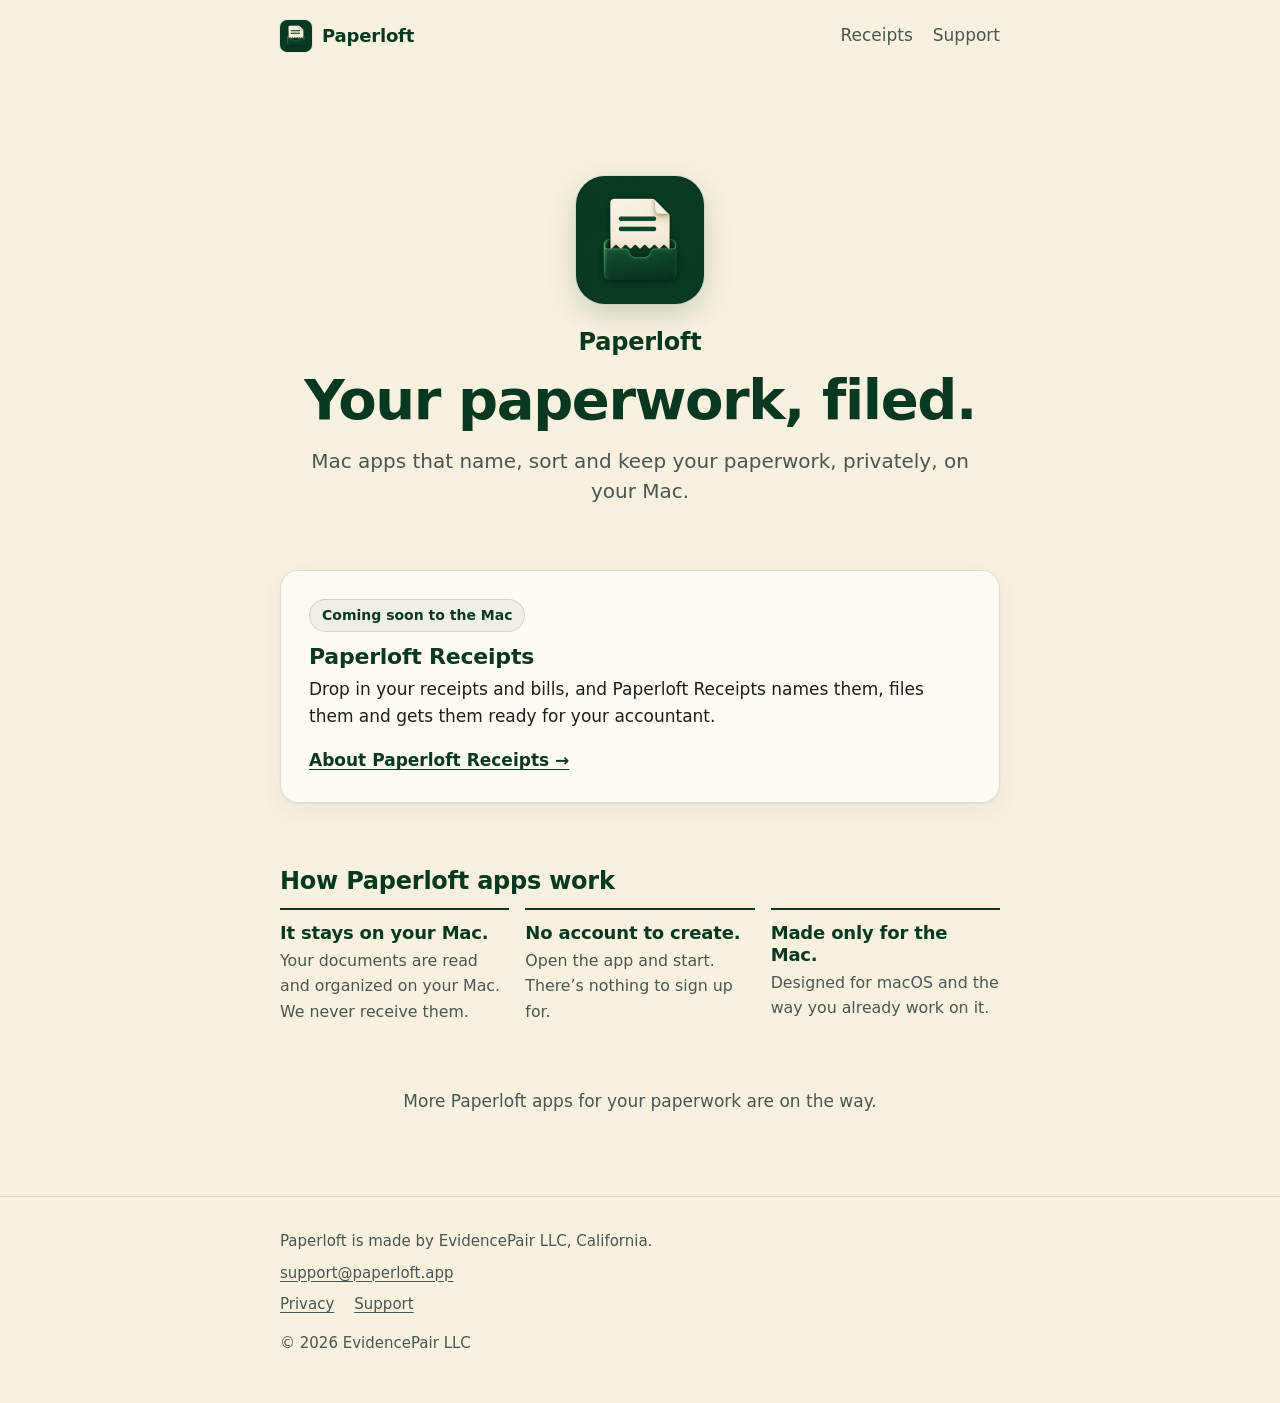
==== index.html @ 7f58f3f0 "Build first version of paperloft.app Static HTML/CSS site for GitHub Pages: home (suite), /receipts/" ====
<!doctype html>
<html lang="en">
<head>
  <meta charset="utf-8">
  <meta name="viewport" content="width=device-width, initial-scale=1">
  <title>Paperloft: Mac apps for your paperwork</title>
  <meta name="description" content="Paperloft makes Mac apps that name, sort and keep your paperwork, privately, on your Mac. Paperloft Receipts is coming soon.">
  <link rel="canonical" href="https://paperloft.app/">
  <meta name="theme-color" content="#083920">
  <meta name="color-scheme" content="light dark">
  <meta property="og:type" content="website">
  <meta property="og:site_name" content="Paperloft">
  <meta property="og:url" content="https://paperloft.app/">
  <meta property="og:title" content="Paperloft: Mac apps for your paperwork">
  <meta property="og:description" content="Mac apps that name, sort and keep your paperwork, privately, on your Mac.">
  <meta property="og:image" content="https://paperloft.app/assets/paperloft-icon-512.png">
  <meta property="og:image:width" content="512">
  <meta property="og:image:height" content="512">
  <meta property="og:image:alt" content="The Paperloft app icon: a cream receipt resting in a green tray.">
  <link rel="icon" type="image/png" sizes="32x32" href="/favicon-32.png">
  <link rel="apple-touch-icon" href="/apple-touch-icon.png">
  <link rel="stylesheet" href="/assets/site.css">
</head>
<body>
  <a class="skip-link" href="#main">Skip to content</a>

  <header class="site-header">
    <div class="wrap">
      <a class="brand" href="/" aria-current="page"><img src="/assets/paperloft-icon-256.png" width="32" height="32" alt="">Paperloft</a>
      <nav class="site-nav" aria-label="Main">
        <ul>
          <li><a href="/receipts/">Receipts</a></li>
          <li><a href="/support/">Support</a></li>
        </ul>
      </nav>
    </div>
  </header>

  <main id="main">
    <div class="wrap">

      <section class="hero" aria-labelledby="page-title">
        <img class="app-icon" src="/assets/paperloft-icon-256.png" width="128" height="128" alt="Paperloft app icon: a cream receipt resting in a green tray">
        <h1 id="page-title" class="wordmark">Paperloft</h1>
        <p class="promise">Your paperwork, filed.</p>
        <p class="lead">Mac apps that name, sort and keep your paperwork, privately, on your Mac.</p>
      </section>

      <section aria-labelledby="apps-title">
        <h2 id="apps-title" class="sr-only">Apps</h2>
        <article class="card app-card" aria-labelledby="receipts-title">
          <p class="eyebrow">Coming soon to the Mac</p>
          <h3 id="receipts-title">Paperloft Receipts</h3>
          <p>Drop in your receipts and bills, and Paperloft Receipts names them, files them and gets them ready for your accountant.</p>
          <p><a class="more-link" href="/receipts/">About Paperloft Receipts <span aria-hidden="true">→</span></a></p>
        </article>
      </section>

      <section aria-labelledby="principles-title">
        <h2 id="principles-title">How Paperloft apps work</h2>
        <ul class="principles">
          <li>
            <h3>It stays on your Mac.</h3>
            <p>Your documents are read and organized on your Mac. We never receive them.</p>
          </li>
          <li>
            <h3>No account to create.</h3>
            <p>Open the app and start. There’s nothing to sign up for.</p>
          </li>
          <li>
            <h3>Made only for the Mac.</h3>
            <p>Designed for macOS and the way you already work on it.</p>
          </li>
        </ul>
      </section>

      <section>
        <p class="on-the-way">More Paperloft apps for your paperwork are on the way.</p>
      </section>

    </div>
  </main>

  <footer class="site-footer">
    <div class="wrap">
      <p>Paperloft is made by EvidencePair LLC, California.</p>
      <p><a href="mailto:support@paperloft.app">support@paperloft.app</a></p>
      <ul class="footer-links">
        <li><a href="/privacy/">Privacy</a></li>
        <li><a href="/support/">Support</a></li>
      </ul>
      <p>© 2026 EvidencePair LLC</p>
    </div>
  </footer>
</body>
</html>
---- assets/site.css ----
/* paperloft.app: the only stylesheet.
   Colors come from the app icon. Every text pairing below meets WCAG AA:
   ink on cream 14.8:1, deep green on cream 11.5:1, muted on cream 6.8:1,
   cream on deep green 11.5:1, cream on tray green 9.7:1, muted on tray green 7.0:1. */

:root {
  --deep: #083920;   /* deep green: dark background, headings on cream */
  --tray: #10462A;   /* tray green: cards in dark mode */
  --line: #104A2E;   /* line green: dividers in dark mode */
  --cream: #F8F1E0;  /* paper cream: light background */
  --ink: #1A1F1C;    /* near-black: body text on cream */

  --bg: var(--cream);
  --surface: #FFFBF2;
  --text: var(--ink);
  --heading: var(--deep);
  --muted: #4A564F;
  --link: var(--deep);
  --border: rgba(8, 57, 32, 0.14);
  --tint: rgba(8, 57, 32, 0.06);
  --focus: var(--deep);
  --shadow: 0 1px 2px rgba(8, 57, 32, 0.05), 0 8px 24px rgba(8, 57, 32, 0.06);
  --icon-ring: rgba(8, 57, 32, 0.08);

  --radius: 18px;
  --radius-sm: 10px;
  --measure: 720px;
  --gutter: 20px;

  --font: -apple-system, BlinkMacSystemFont, system-ui, sans-serif;
  --mono: ui-monospace, SFMono-Regular, Menlo, monospace;

  color-scheme: light dark;
}

@media (prefers-color-scheme: dark) {
  :root {
    --bg: var(--deep);
    --surface: var(--tray);
    --text: var(--cream);
    --heading: var(--cream);
    --muted: #C8D2C6;
    --link: var(--cream);
    --border: rgba(248, 241, 224, 0.14);
    --tint: rgba(248, 241, 224, 0.06);
    --focus: var(--cream);
    --shadow: none;
    --icon-ring: rgba(248, 241, 224, 0.16);
  }
}

/* Base */

*, *::before, *::after { box-sizing: border-box; }

html {
  -webkit-text-size-adjust: 100%;
  text-size-adjust: 100%;
}

body {
  margin: 0;
  background: var(--bg);
  color: var(--text);
  font-family: var(--font);
  font-size: 1.0625rem;
  line-height: 1.6;
  -webkit-font-smoothing: antialiased;
  overflow-wrap: break-word;
}

h1, h2, h3 {
  color: var(--heading);
  line-height: 1.2;
  letter-spacing: -0.01em;
  margin: 0 0 0.5em;
}
h1 { font-size: clamp(2rem, 6vw, 2.75rem); font-weight: 700; letter-spacing: -0.02em; }
h2 { font-size: 1.5rem; font-weight: 700; }
h3 { font-size: 1.125rem; font-weight: 600; }

p, ul, ol, dl { margin: 0 0 1em; }

a { color: var(--link); text-decoration-thickness: 1px; text-underline-offset: 0.18em; }
a:hover { text-decoration-thickness: 2px; }

:focus-visible {
  outline: 3px solid var(--focus);
  outline-offset: 3px;
  border-radius: 4px;
}

img { max-width: 100%; height: auto; }

.num, time, .date { font-variant-numeric: tabular-nums; }

@media (prefers-reduced-motion: reduce) {
  *, *::before, *::after {
    animation: none !important;
    transition: none !important;
    scroll-behavior: auto !important;
  }
}

/* Layout */

.wrap {
  max-width: calc(var(--measure) + 2 * var(--gutter));
  margin: 0 auto;
  padding: 0 var(--gutter);
}

.skip-link {
  position: absolute;
  left: var(--gutter);
  top: -100px;
  z-index: 10;
  padding: 0.5em 1em;
  background: var(--surface);
  color: var(--heading);
  border: 1px solid var(--border);
  border-radius: var(--radius-sm);
  font-weight: 600;
}
.skip-link:focus { top: 12px; }

.site-header .wrap {
  display: flex;
  align-items: center;
  justify-content: space-between;
  gap: 16px;
  padding-top: 20px;
  padding-bottom: 20px;
}

.brand {
  display: inline-flex;
  align-items: center;
  gap: 10px;
  color: var(--heading);
  font-weight: 700;
  font-size: 1.125rem;
  text-decoration: none;
  letter-spacing: -0.01em;
}
.brand img {
  width: 32px;
  height: 32px;
  border-radius: 22.5%;
  box-shadow: 0 0 0 1px var(--icon-ring);
}

.site-nav ul {
  display: flex;
  gap: 20px;
  list-style: none;
  margin: 0;
  padding: 0;
}
.site-nav a {
  color: var(--muted);
  text-decoration: none;
  font-weight: 500;
}
.site-nav a:hover,
.site-nav a[aria-current="page"] { color: var(--heading); text-decoration: underline; }

main { display: block; padding-bottom: 64px; }

section { margin-top: 64px; }

.site-footer {
  border-top: 1px solid var(--border);
  color: var(--muted);
  font-size: 0.9375rem;
}
.site-footer .wrap { padding-top: 32px; padding-bottom: 40px; }
.site-footer p { margin: 0 0 0.5em; }
.site-footer a { color: var(--muted); }
.site-footer a:hover { color: var(--heading); }
.footer-links {
  display: flex;
  flex-wrap: wrap;
  gap: 8px 20px;
  list-style: none;
  padding: 0;
  margin: 0 0 1em;
}

/* Shared pieces */

.lead { font-size: 1.25rem; color: var(--muted); line-height: 1.5; }

.eyebrow {
  display: inline-block;
  margin: 0 0 16px;
  padding: 4px 12px;
  border: 1px solid var(--border);
  border-radius: 999px;
  background: var(--tint);
  color: var(--heading);
  font-size: 0.875rem;
  font-weight: 600;
}

.card {
  background: var(--surface);
  border: 1px solid var(--border);
  border-radius: var(--radius);
  box-shadow: var(--shadow);
  padding: 28px;
}
.card > :last-child { margin-bottom: 0; }

.fine-print { color: var(--muted); font-size: 0.9375rem; }

.app-icon {
  display: block;
  border-radius: 22.5%;
  box-shadow: 0 0 0 1px var(--icon-ring), 0 10px 30px rgba(8, 57, 32, 0.18);
}

/* Home */

.hero { padding-top: 40px; text-align: center; }
.hero .app-icon { width: 128px; height: 128px; margin: 0 auto 24px; }
.wordmark {
  font-size: 1.5rem;
  font-weight: 700;
  letter-spacing: -0.01em;
  margin: 0 0 12px;
}
.promise {
  color: var(--heading);
  font-size: clamp(2.25rem, 8vw, 3.5rem);
  font-weight: 700;
  line-height: 1.1;
  letter-spacing: -0.025em;
  margin: 0 0 16px;
}
.hero .lead { max-width: 34em; margin: 0 auto; }

.app-card h3 { font-size: 1.375rem; margin-bottom: 0.25em; }
.app-card .eyebrow { margin-bottom: 12px; }
.more-link { font-weight: 600; }

.principles {
  list-style: none;
  padding: 0;
  margin: 0;
  display: grid;
  gap: 16px;
}
@media (min-width: 640px) {
  .principles { grid-template-columns: repeat(3, 1fr); }
}
.principles li {
  border-top: 2px solid var(--heading);
  padding-top: 12px;
}
.principles h3 { margin-bottom: 0.25em; }
.principles p { color: var(--muted); margin: 0; font-size: 0.9875rem; }

.on-the-way { text-align: center; color: var(--muted); }

/* Receipts */

.page-intro { padding-top: 32px; }
.page-intro .app-icon { width: 96px; height: 96px; margin: 0 0 24px; }

.steps {
  list-style: none;
  counter-reset: step;
  padding: 0;
  margin: 0;
  display: grid;
  gap: 20px;
}
.steps li {
  counter-increment: step;
  position: relative;
  padding-left: 52px;
}
.steps li::before {
  content: counter(step);
  position: absolute;
  left: 0;
  top: 0;
  width: 36px;
  height: 36px;
  border-radius: 50%;
  background: var(--heading);
  color: var(--bg);
  font-weight: 700;
  font-variant-numeric: tabular-nums;
  display: grid;
  place-items: center;
}
.steps h3 { margin: 4px 0 0.25em; }
.steps p { margin: 0; }

.features {
  list-style: none;
  padding: 0;
  margin: 0;
  display: grid;
  gap: 12px;
}
@media (min-width: 640px) {
  .features { grid-template-columns: 1fr 1fr; }
}
.features li {
  background: var(--surface);
  border: 1px solid var(--border);
  border-radius: var(--radius-sm);
  padding: 16px 18px;
}
.features h3 { font-size: 1.0625rem; margin-bottom: 0.2em; }
.features p { margin: 0; color: var(--muted); font-size: 0.9875rem; }

.checklist { list-style: none; padding: 0; }
.checklist li { position: relative; padding-left: 28px; margin-bottom: 0.5em; }
.checklist li::before {
  content: "";
  position: absolute;
  left: 2px;
  top: 0.45em;
  width: 12px;
  height: 7px;
  border-left: 2px solid var(--heading);
  border-bottom: 2px solid var(--heading);
  transform: rotate(-45deg);
}

.status {
  border-top: 1px solid var(--border);
  padding-top: 24px;
  font-weight: 600;
  color: var(--heading);
}

/* Before-and-after illustration (drawn in HTML and CSS, not a screenshot) */

.illustration { margin: 0; }
.illo {
  display: grid;
  gap: 16px;
  align-items: center;
  grid-template-columns: 1fr;
  background: var(--surface);
  border: 1px solid var(--border);
  border-radius: var(--radius);
  box-shadow: var(--shadow);
  padding: 24px;
}
@media (min-width: 640px) {
  .illo { grid-template-columns: auto auto 1fr; gap: 24px; }
}
.illo-label {
  margin: 0 0 8px;
  color: var(--muted);
  font-size: 0.8125rem;
  font-weight: 600;
  letter-spacing: 0.06em;
  text-transform: uppercase;
}
.illo-arrow {
  color: var(--heading);
  font-size: 1.5rem;
  line-height: 1;
  text-align: center;
  transform: rotate(90deg);
  justify-self: start;
  margin-left: 6px;
}
@media (min-width: 640px) {
  .illo-arrow { transform: none; justify-self: center; margin: 24px 0 0; }
}
.filename {
  font-family: var(--mono);
  font-size: 0.875rem;
  font-variant-numeric: tabular-nums;
  overflow-wrap: anywhere;
}
.file-row {
  display: flex;
  align-items: center;
  gap: 8px;
  min-height: 28px;
}
.tree, .tree ul { list-style: none; margin: 0; padding: 0; }
.tree ul { padding-left: 18px; border-left: 1px solid var(--border); margin-left: 7px; }
.tree li > .file-row { padding-left: 4px; }

.ico-file, .ico-photo, .ico-folder { flex: none; display: inline-block; position: relative; }
.ico-file, .ico-photo {
  width: 13px;
  height: 16px;
  border: 1.5px solid var(--heading);
  border-radius: 2px 5px 2px 2px;
}
.ico-photo::after {
  content: "";
  position: absolute;
  left: 2px;
  right: 2px;
  bottom: 2px;
  height: 5px;
  background: var(--heading);
  opacity: 0.55;
  border-radius: 1px;
}
.ico-folder {
  width: 17px;
  height: 12px;
  margin-top: 3px;
  background: var(--heading);
  border-radius: 1px 3px 3px 3px;
}
.ico-folder::before {
  content: "";
  position: absolute;
  left: 0;
  top: -3px;
  width: 7px;
  height: 4px;
  background: var(--heading);
  border-radius: 2px 2px 0 0;
}
.file-row.is-new {
  background: var(--tint);
  border-radius: 6px;
  padding-right: 6px;
}

.illustration figcaption {
  margin-top: 10px;
  color: var(--muted);
  font-size: 0.875rem;
}

/* Text pages (privacy, support) */

.prose h2 { font-size: 1.25rem; margin-top: 2em; }
.prose h3 { margin-top: 1.75em; }
.meta { color: var(--muted); }

.contact-card { margin-top: 24px; }
.contact-card .email { font-size: 1.25rem; font-weight: 600; }

/* 404 */

.not-found { padding-top: 64px; text-align: center; }
.not-found .app-icon { width: 96px; height: 96px; margin: 0 auto 24px; }

/* Visually hidden, still read by screen readers */
.sr-only {
  position: absolute;
  width: 1px;
  height: 1px;
  padding: 0;
  margin: -1px;
  overflow: hidden;
  clip: rect(0, 0, 0, 0);
  white-space: nowrap;
  border: 0;
}

@media (max-width: 420px) {
  :root { --gutter: 16px; }
  .card { padding: 22px 20px; }
  .illo { padding: 20px 16px; }
  .filename { font-size: 0.75rem; }
  .tree ul { padding-left: 12px; margin-left: 6px; }
  .site-nav ul { gap: 14px; }
  section { margin-top: 48px; }
}
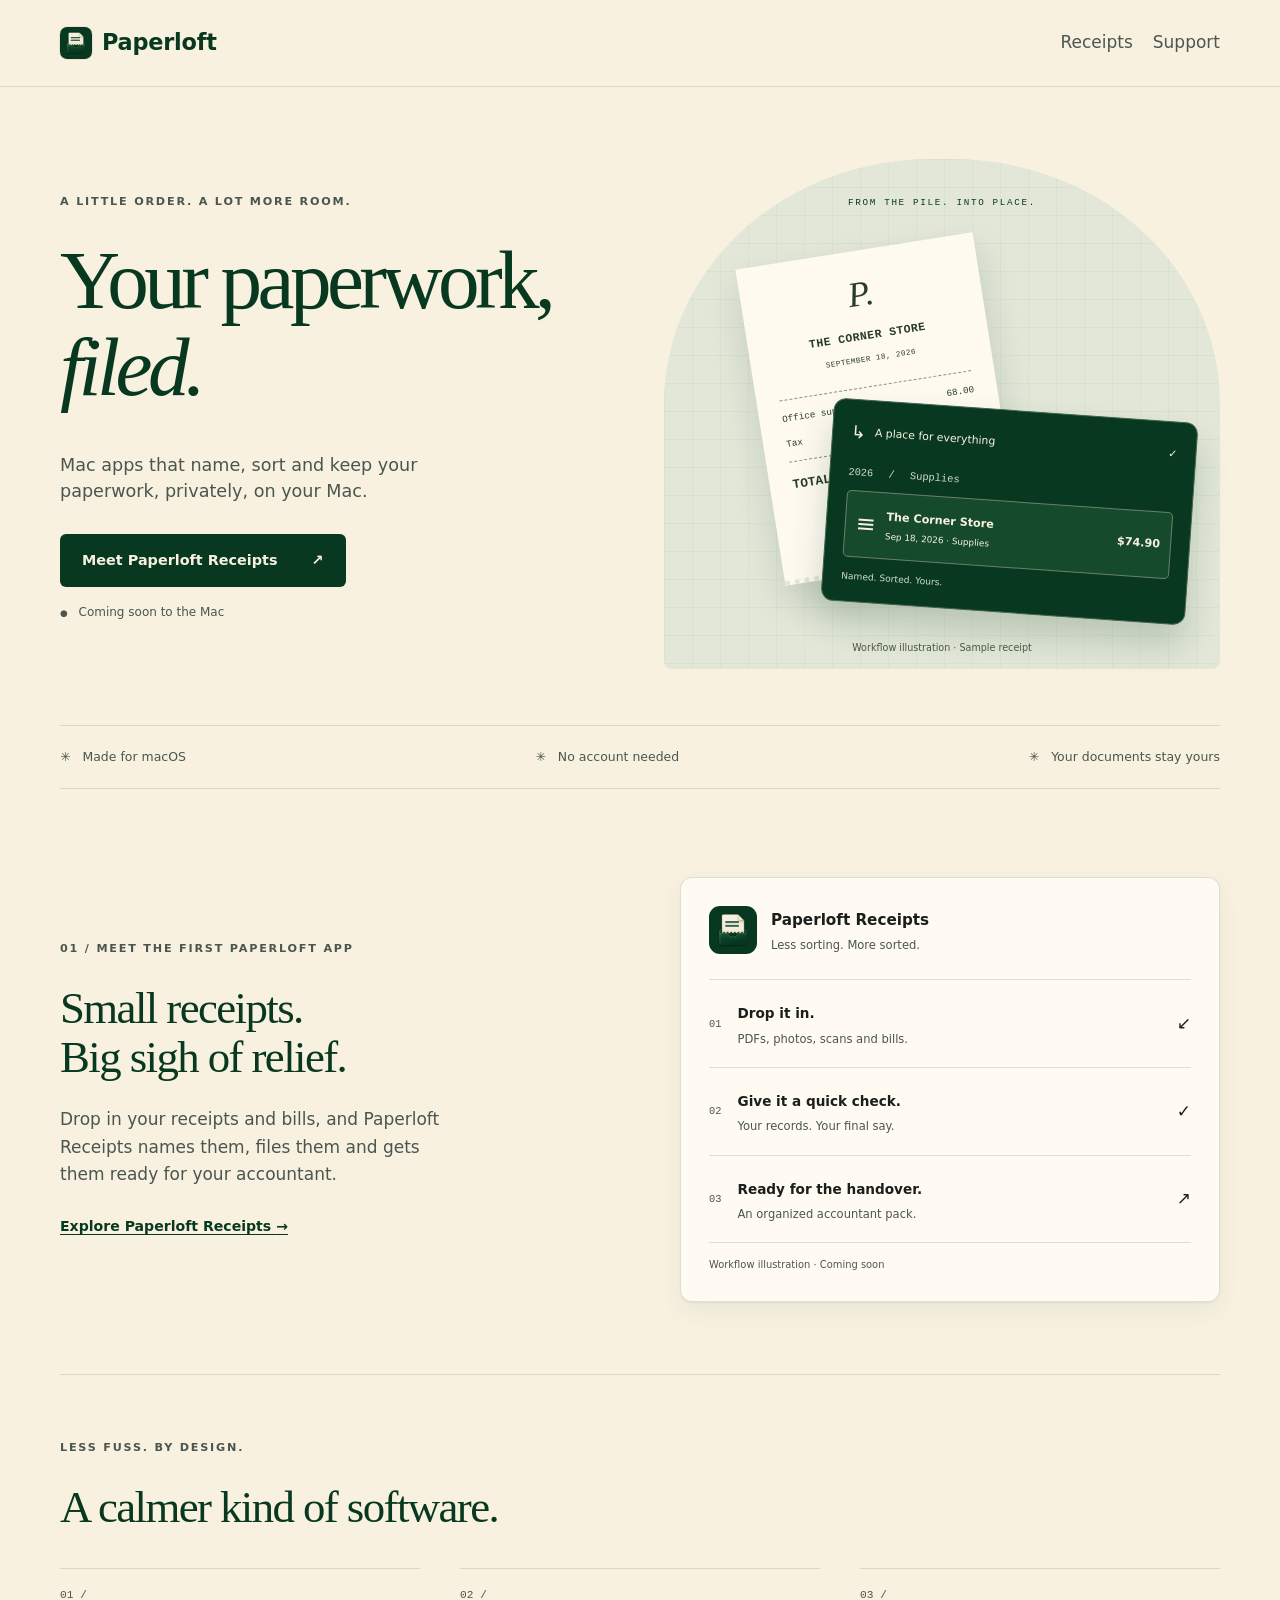
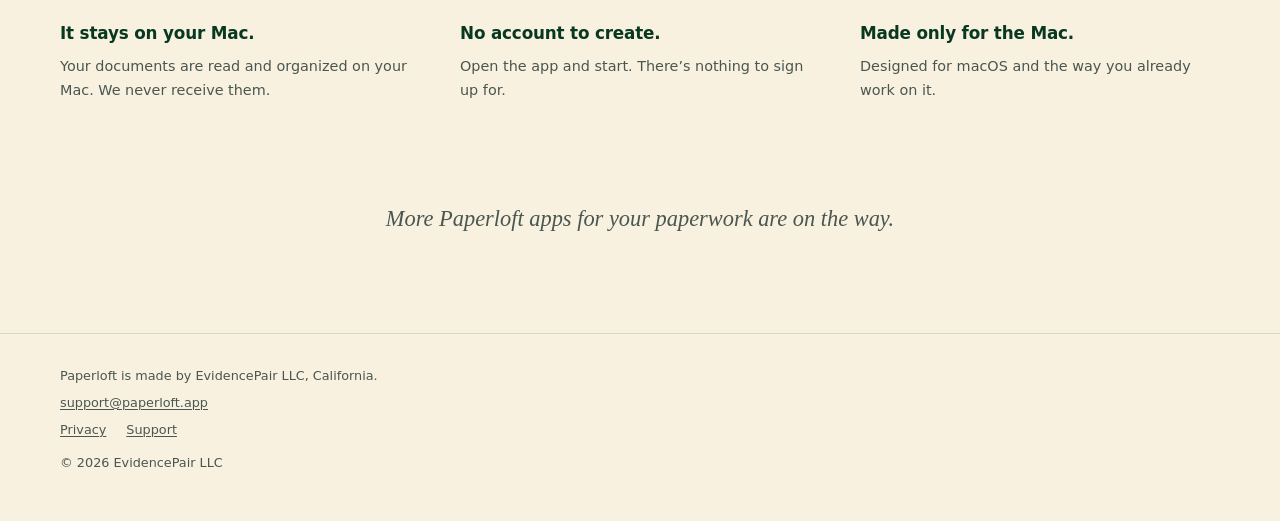
==== commit f2183133: "Redesign Paperloft landing page with editorial layout and workflow illustrations" ====
--- a/index.html
+++ b/index.html
@@ -21,7 +21,7 @@
   <link rel="apple-touch-icon" href="/apple-touch-icon.png">
   <link rel="stylesheet" href="/assets/site.css">
 </head>
-<body>
+<body class="landing">
   <a class="skip-link" href="#main">Skip to content</a>
 
   <header class="site-header">
@@ -40,35 +40,62 @@
     <div class="wrap">
 
       <section class="hero" aria-labelledby="page-title">
-        <img class="app-icon" src="/assets/paperloft-icon-256.png" width="128" height="128" alt="Paperloft app icon: a cream receipt resting in a green tray">
-        <h1 id="page-title" class="wordmark">Paperloft</h1>
-        <p class="promise">Your paperwork, filed.</p>
-        <p class="lead">Mac apps that name, sort and keep your paperwork, privately, on your Mac.</p>
+        <div class="hero-copy">
+          <p class="kicker">A little order. A lot more room.</p>
+          <h1 id="page-title">Your paperwork,<br><em>filed.</em></h1>
+          <p class="lead">Mac apps that name, sort and keep your paperwork, privately, on your Mac.</p>
+          <a class="button" href="/receipts/">Meet Paperloft Receipts <span aria-hidden="true">↗</span></a>
+          <p class="availability"><span aria-hidden="true">●</span> Coming soon to the Mac</p>
+        </div>
+        <figure class="paper-scene" aria-label="Illustration of a receipt becoming an organized record">
+          <div class="scene-grid" aria-hidden="true"></div>
+          <div class="scene-note">FROM THE PILE. INTO PLACE.</div>
+          <div class="receipt-slip" aria-hidden="true">
+            <span class="receipt-mark">P.</span><strong>THE CORNER STORE</strong><small>SEPTEMBER 18, 2026</small>
+            <div class="receipt-rule"></div><div class="receipt-item"><span>Office supplies</span><span>68.00</span></div>
+            <div class="receipt-item"><span>Tax</span><span>6.90</span></div>
+            <div class="receipt-total"><span>TOTAL</span><span>$74.90</span></div>
+            <div class="barcode"></div><small>A LITTLE LESS PAPERWORK.</small>
+          </div>
+          <div class="filing-card" aria-hidden="true">
+            <div class="filing-top"><span class="small-icon">↳</span><span>A place for everything</span><span class="file-check">✓</span></div>
+            <div class="filing-path">2026 <span>/</span> Supplies</div>
+            <div class="file-record"><span class="paper-symbol">≡</span><div><strong>The Corner Store</strong><small>Sep 18, 2026 · Supplies</small></div><b>$74.90</b></div>
+            <div class="file-caption">Named. Sorted. Yours.</div>
+          </div>
+          <figcaption>Workflow illustration · Sample receipt</figcaption>
+        </figure>
       </section>
 
-      <section aria-labelledby="apps-title">
-        <h2 id="apps-title" class="sr-only">Apps</h2>
-        <article class="card app-card" aria-labelledby="receipts-title">
-          <p class="eyebrow">Coming soon to the Mac</p>
-          <h3 id="receipts-title">Paperloft Receipts</h3>
+      <div class="quiet-strip"><span>Made for macOS</span><span>No account needed</span><span>Your documents stay yours</span></div>
+
+      <section class="product-feature" aria-labelledby="receipts-title">
+        <div class="product-copy">
+          <p class="kicker">01 / Meet the first Paperloft app</p>
+          <h2 id="receipts-title">Small receipts.<br>Big sigh of relief.</h2>
           <p>Drop in your receipts and bills, and Paperloft Receipts names them, files them and gets them ready for your accountant.</p>
-          <p><a class="more-link" href="/receipts/">About Paperloft Receipts <span aria-hidden="true">→</span></a></p>
-        </article>
+          <a class="more-link" href="/receipts/">Explore Paperloft Receipts <span aria-hidden="true">→</span></a>
+        </div>
+        <figure class="workflow-card">
+          <div class="workflow-heading"><img src="/assets/paperloft-icon-256.png" width="48" height="48" alt=""><div><strong>Paperloft Receipts</strong><small>Less sorting. More sorted.</small></div></div>
+          <ol class="workflow-list"><li><span>01</span><div><strong>Drop it in.</strong><small>PDFs, photos, scans and bills.</small></div><b aria-hidden="true">↙</b></li><li><span>02</span><div><strong>Give it a quick check.</strong><small>Your records. Your final say.</small></div><b aria-hidden="true">✓</b></li><li><span>03</span><div><strong>Ready for the handover.</strong><small>An organized accountant pack.</small></div><b aria-hidden="true">↗</b></li></ol>
+          <figcaption>Workflow illustration · Coming soon</figcaption>
+        </figure>
       </section>
 
       <section aria-labelledby="principles-title">
-        <h2 id="principles-title">How Paperloft apps work</h2>
+        <p class="kicker">Less fuss. By design.</p><h2 id="principles-title">A calmer kind of software.</h2>
         <ul class="principles">
           <li>
-            <h3>It stays on your Mac.</h3>
+            <span class="principle-number" aria-hidden="true">01 /</span><h3>It stays on your Mac.</h3>
             <p>Your documents are read and organized on your Mac. We never receive them.</p>
           </li>
           <li>
-            <h3>No account to create.</h3>
+            <span class="principle-number" aria-hidden="true">02 /</span><h3>No account to create.</h3>
             <p>Open the app and start. There’s nothing to sign up for.</p>
           </li>
           <li>
-            <h3>Made only for the Mac.</h3>
+            <span class="principle-number" aria-hidden="true">03 /</span><h3>Made only for the Mac.</h3>
             <p>Designed for macOS and the way you already work on it.</p>
           </li>
         </ul>
--- a/assets/site.css
+++ b/assets/site.css
@@ -475,3 +475,89 @@
   .site-nav ul { gap: 14px; }
   section { margin-top: 48px; }
 }
+
+/* Editorial landing page. All artwork is CSS, with no external assets. */
+.landing { --measure: 1160px; }
+.landing .site-header { border-bottom: 1px solid var(--border); }
+.landing .site-header .wrap { padding-top: 25px; padding-bottom: 25px; }
+.landing .brand { font-size: 1.4rem; }
+.landing .hero { display: grid; grid-template-columns: 1fr 1fr; gap: 48px; align-items: center; text-align: left; padding: 48px 0 56px; margin-top: 24px; }
+.kicker { font-size: .7rem; text-transform: uppercase; letter-spacing: .16em; font-weight: 650; color: var(--muted); margin-bottom: 26px; }
+.landing h1 { font-family: Georgia, 'Times New Roman', serif; font-size: clamp(3.5rem, 6.5vw, 5.7rem); font-weight: 400; line-height: 1.04; letter-spacing: -.055em; }
+.landing h1 em { font-weight: 400; }
+.landing .hero .lead { margin: 26px 0 30px; max-width: 365px; font-size: 1.1rem; }
+.button { display: inline-flex; align-items: center; justify-content: space-between; gap: 34px; background: var(--heading); color: var(--bg); padding: 15px 22px; border-radius: 6px; text-decoration: none; font-size: .9rem; font-weight: 600; }
+.button:hover { opacity: .88; }
+.availability { font-size: .75rem; color: var(--muted); margin-top: 16px; }
+.availability span { font-size: .55rem; margin-right: 7px; }
+.paper-scene { position: relative; height: 510px; margin: 0; border-radius: 48% 48% 8px 8px; background: #e2e7d8; color: #083920; isolation: isolate; }
+.scene-grid { position: absolute; inset: 0; overflow: hidden; border-radius: inherit; background-image: linear-gradient(#08392008 1px, transparent 1px),linear-gradient(90deg,#08392008 1px,transparent 1px); background-size: 28px 28px; z-index: -1; }
+.scene-note { position: absolute; top: 38px; width: 100%; text-align: center; font: .58rem var(--mono); letter-spacing: .18em; }
+.receipt-slip { position: absolute; width: 240px; top: 90px; left: 17%; padding: 24px 23px; background: #fffaf0; box-shadow: 0 18px 35px #173a2026; transform: rotate(-9deg); display: flex; align-items: center; flex-direction: column; font-family: var(--mono); color: #283b2c; border-bottom: 5px dotted #e2e7d8; }
+.receipt-mark { font: italic 2.2rem Georgia,serif; margin-bottom: 13px; }
+.receipt-slip strong { font-size: .72rem; letter-spacing: .04em; }
+.receipt-slip small { font-size: .48rem; margin-top: 8px; letter-spacing: .06em; }
+.receipt-rule { width: 100%; border-top: 1px dashed #899383; margin: 20px 0 12px; }
+.receipt-item,.receipt-total { display: flex; width: 100%; justify-content: space-between; font-size: .58rem; margin-bottom: 10px; }
+.receipt-total { border-top: 1px dashed #899383; padding-top: 13px; font-weight: 700; font-size: .8rem; }
+.barcode { background: repeating-linear-gradient(90deg,#314434 0 1px,transparent 1px 3px,#314434 3px 5px,transparent 5px 7px); width: 100px; height: 23px; margin-top: 5px; }
+.filing-card { position: absolute; bottom: 56px; right: 5%; width: 88%; max-width: 365px; background: #083920; color: #f8f1e0; border: 1px solid #43644b; border-radius: 12px; padding: 18px; box-shadow: 0 20px 34px #08392030; transform: rotate(4deg); }
+.filing-top { display: flex; align-items: center; gap: 9px; font-size: .68rem; }
+.small-icon { font-size: 1.1rem; }
+.file-check { margin-left: auto; }
+.filing-path { font: .65rem var(--mono); margin: 20px 0 12px; color: #d1dccb; }
+.filing-path span { padding: 0 9px; }
+.file-record { display: flex; align-items: center; gap: 10px; padding: 13px 10px; border: 1px solid #69816b; border-radius: 5px; background: #154a2c; }
+.file-record strong { display: block; font-size: .7rem; }
+.file-record small { display: block; font-size: .55rem; margin-top: 3px; }
+.file-record b { margin-left: auto; font-size: .7rem; font-variant-numeric: tabular-nums; }
+.paper-symbol { font-size: 1.5rem; }
+.file-caption { font-size: .57rem; margin-top: 12px; color: #d1dccb; }
+.paper-scene figcaption { position: absolute; bottom: 14px; width: 100%; text-align: center; font-size: .6rem; color: #475842; }
+.quiet-strip { display: flex; justify-content: space-between; border-block: 1px solid var(--border); padding: 21px 0; color: var(--muted); font-size: .78rem; }
+.quiet-strip span::before { content: '✳'; margin-right: 12px; }
+.product-feature { display: grid; grid-template-columns: 1fr 1fr; gap: 80px; align-items: center; padding: 24px 0 72px; border-bottom: 1px solid var(--border); }
+.landing h2 { font-family: Georgia,'Times New Roman',serif; font-weight: 400; font-size: clamp(2rem, 3.5vw, 3.15rem); line-height: 1.1; letter-spacing: -.035em; }
+.product-copy p:not(.kicker) { max-width: 400px; color: var(--muted); margin: 24px 0; }
+.more-link { font-size: .88rem; }
+.workflow-card { margin: 0; border: 1px solid var(--border); padding: 28px; background: var(--surface); border-radius: 12px; box-shadow: var(--shadow); }
+.workflow-heading { display: flex; gap: 14px; align-items: center; }
+.workflow-heading img { border-radius: 11px; }
+.workflow-heading strong { font-size: .95rem; }
+.workflow-heading small,.workflow-list small { display: block; font-size: .72rem; color: var(--muted); margin-top: 3px; }
+.workflow-list { list-style: none; padding: 0; margin: 25px 0 0; }
+.workflow-list li { border-top: 1px solid var(--border); display: flex; align-items: center; gap: 16px; padding: 19px 0; }
+.workflow-list li>span { font: .65rem var(--mono); color: var(--muted); }
+.workflow-list strong { font-size: .85rem; }
+.workflow-list b { margin-left: auto; font-weight: 400; }
+.workflow-card figcaption { font-size: .62rem; color: var(--muted); border-top: 1px solid var(--border); padding-top: 14px; }
+.landing .principles { gap: 40px; margin-top: 36px; }
+.landing .principles li { border-top: 1px solid var(--border); padding-top: 20px; }
+.principle-number { display: block; font: .7rem var(--mono); color: var(--muted); margin-bottom: 22px; }
+.landing .principles h3 { font-size: 1.05rem; margin-bottom: 12px; }
+.landing .principles p { font-size: .9rem; }
+.landing .on-the-way { padding: 35px 0 10px; font-family: Georgia,serif; font-size: 1.4rem; font-style: italic; }
+.landing .site-footer { font-size: .8rem; }
+@media (prefers-color-scheme: dark) { .paper-scene { background: #cbd5c0; } }
+@media (max-width: 800px) {
+  .landing .hero { gap: 28px; }
+  .landing h1 { font-size: 3.6rem; }
+  .paper-scene { height: 460px; }
+  .receipt-slip { left: 12%; width: 210px; }
+  .filing-card { right: 3%; width: 94%; }
+  .product-feature { gap: 32px; }
+}
+@media (max-width: 640px) {
+  .landing .hero { grid-template-columns: 1fr; padding-top: 18px; gap: 25px; }
+  .landing h1 { font-size: clamp(3.3rem, 12vw, 4.5rem); }
+  .landing .hero .lead { max-width: 100%; }
+  .paper-scene { height: 465px; max-width: 440px; width: 100%; justify-self: center; }
+  .receipt-slip { left: 18%; }
+  .filing-card { width: 86%; right: 5%; }
+  .quiet-strip { flex-wrap: wrap; justify-content: center; gap: 12px 22px; font-size: .68rem; }
+  .quiet-strip span::before { margin-right: 6px; }
+  .product-feature { grid-template-columns: 1fr; padding-bottom: 44px; }
+  .workflow-card { padding: 22px; }
+  .landing .principles { grid-template-columns: 1fr; gap: 26px; }
+  .principle-number { margin-bottom: 12px; }
+}
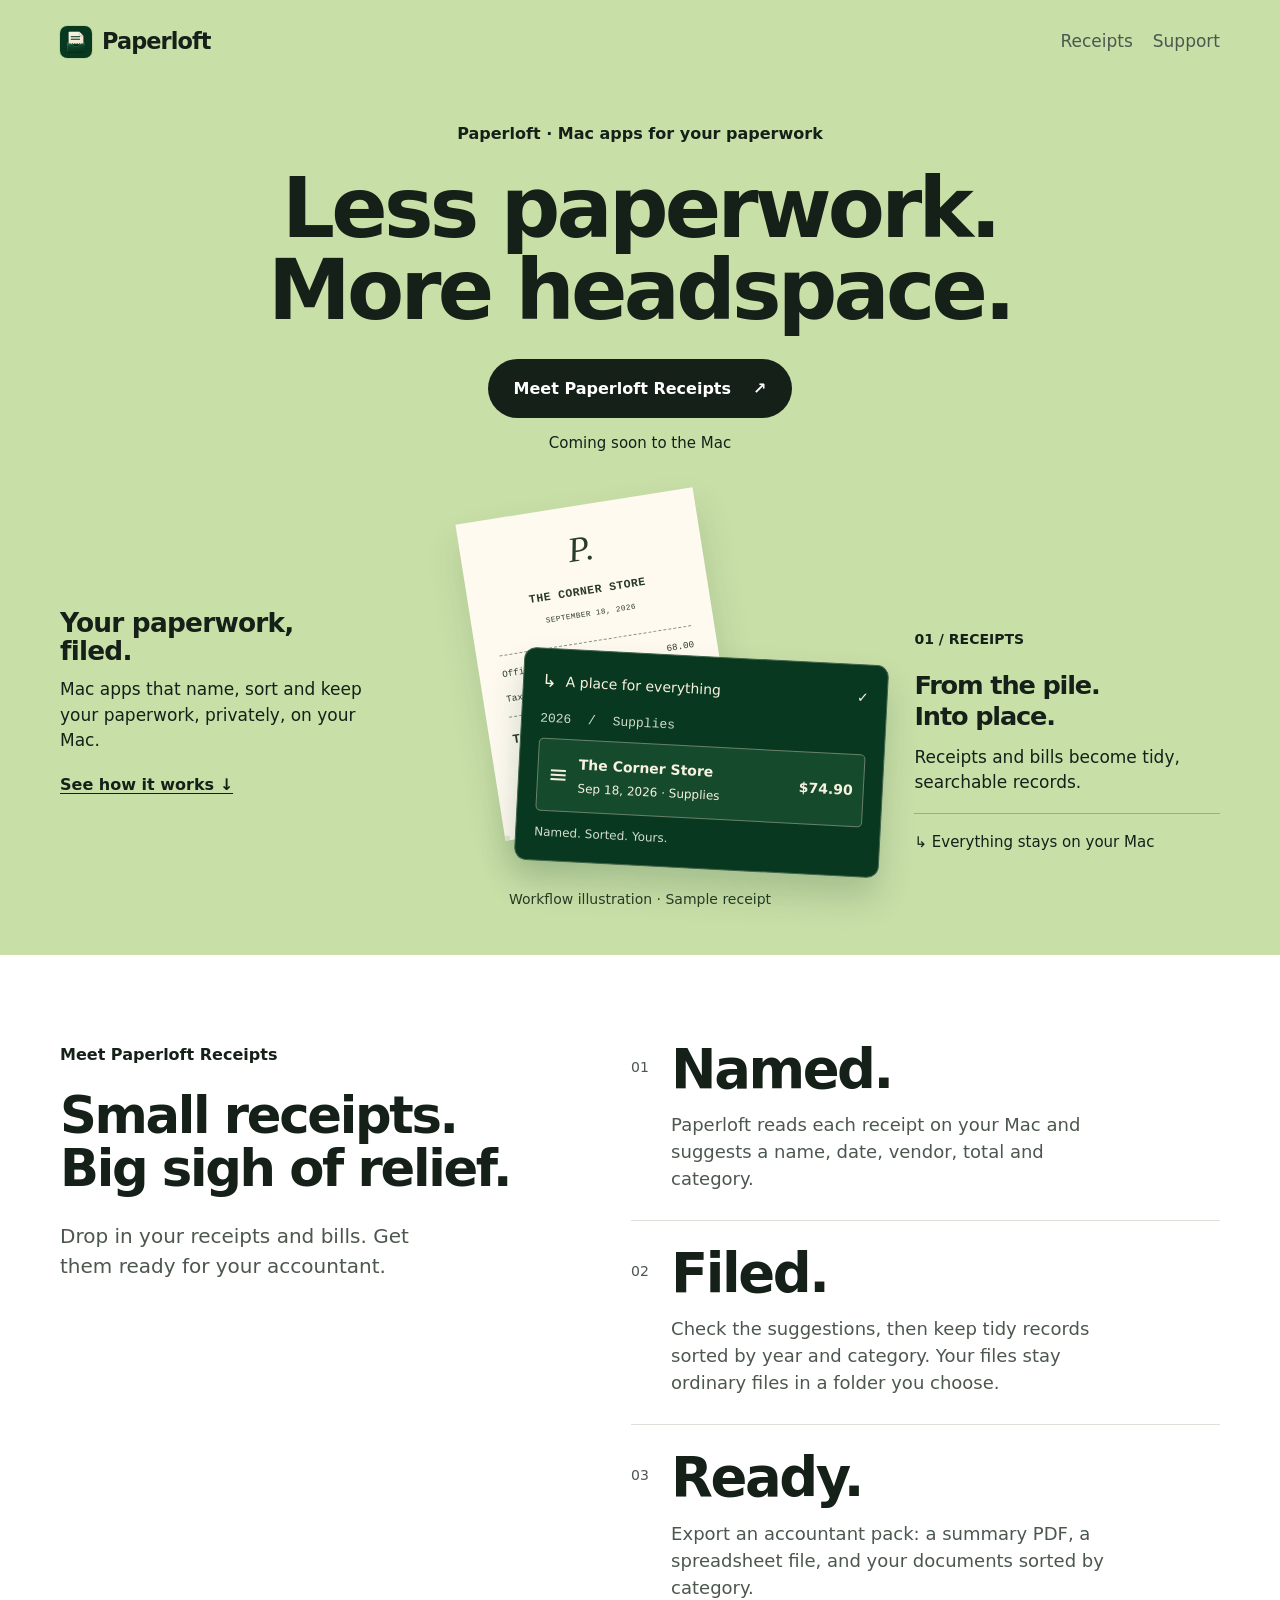
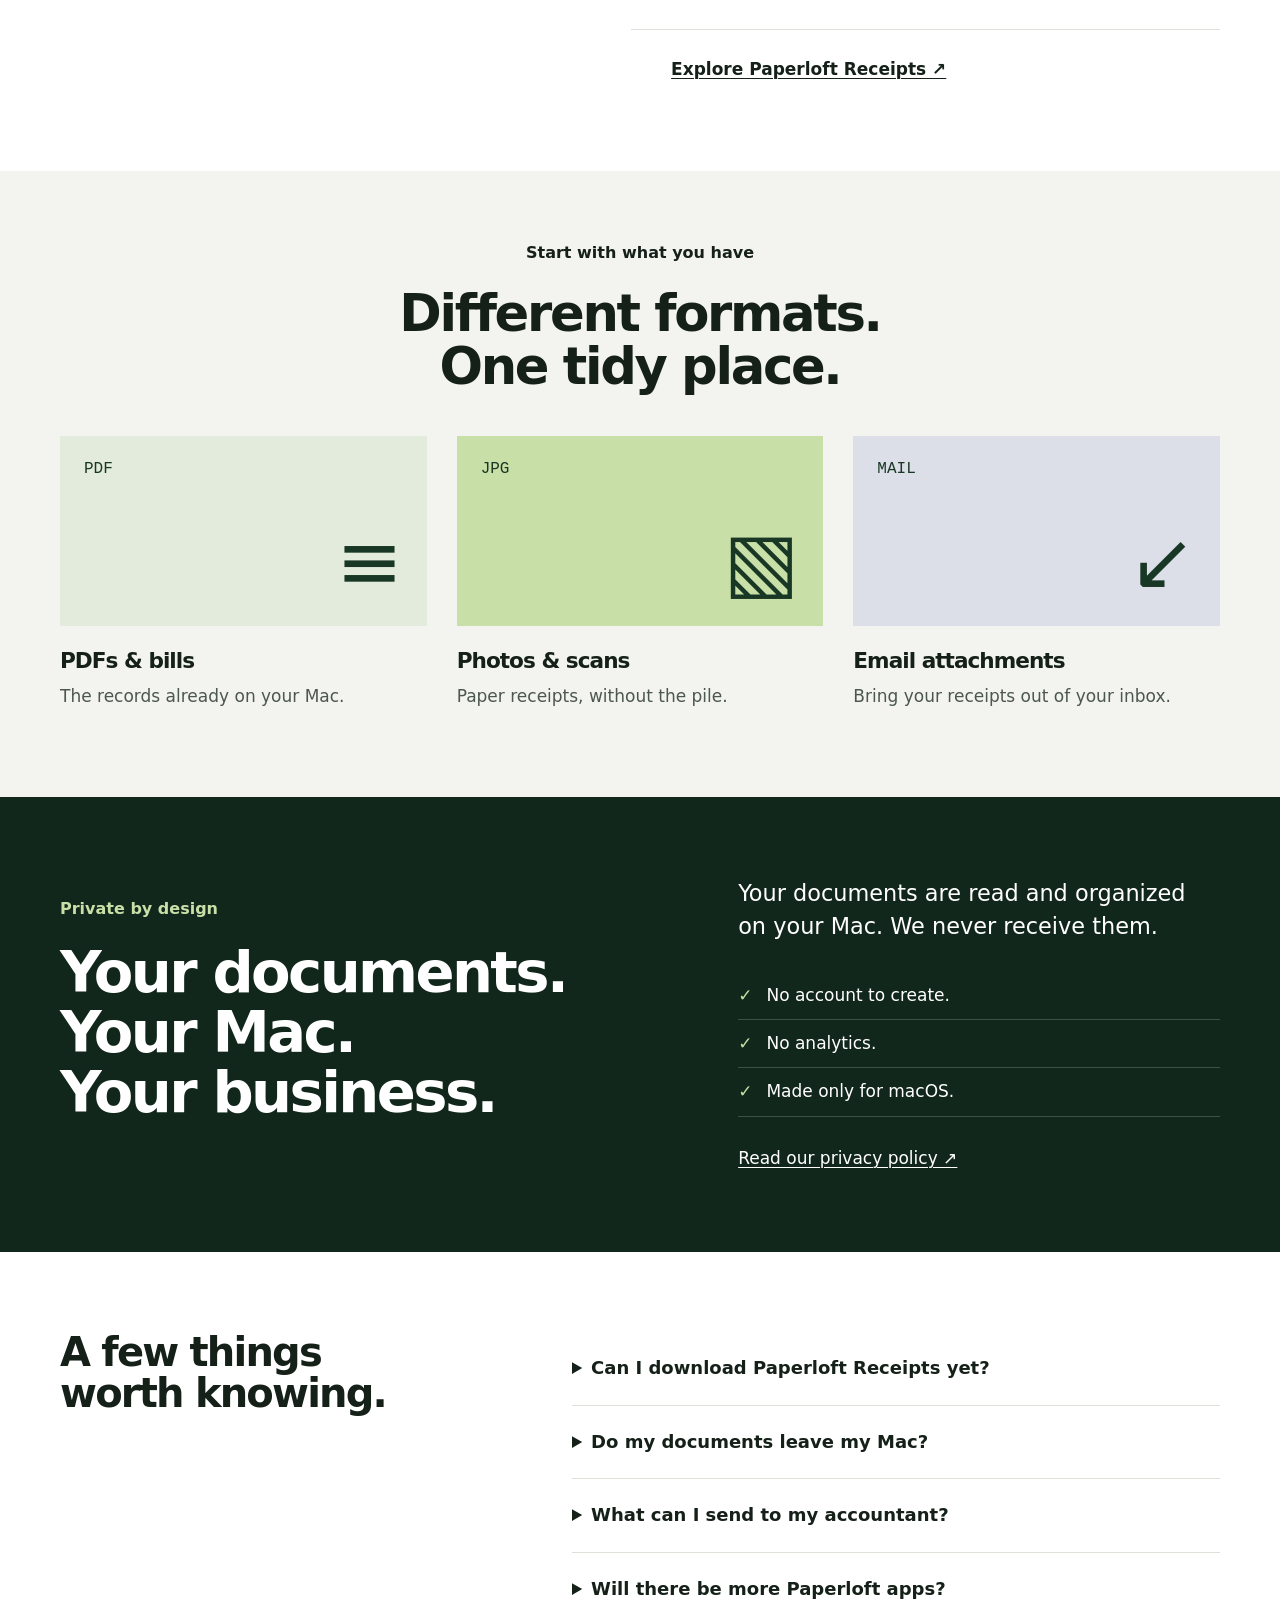
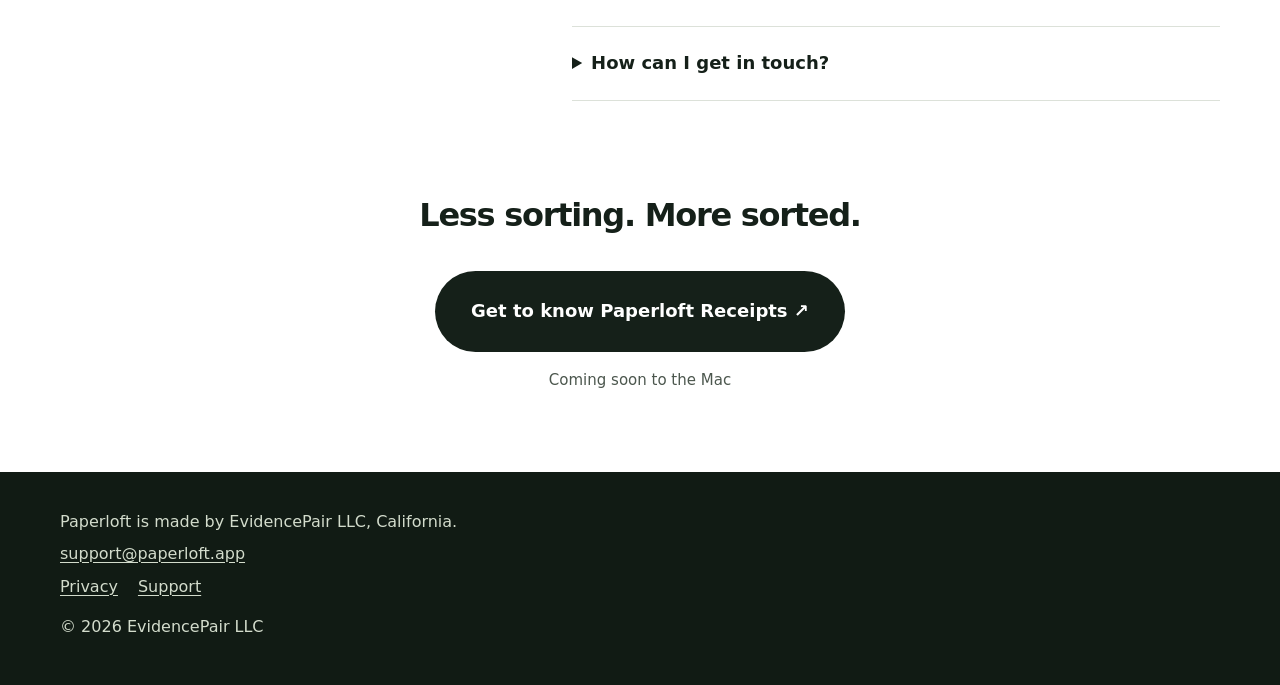
==== commit 13031f37: "Adopt product-led landing direction with softer leaf-green hero" ====
--- a/index.html
+++ b/index.html
@@ -37,16 +37,16 @@
   </header>
 
   <main id="main">
-    <div class="wrap">
-
-      <section class="hero" aria-labelledby="page-title">
-        <div class="hero-copy">
-          <p class="kicker">A little order. A lot more room.</p>
-          <h1 id="page-title">Your paperwork,<br><em>filed.</em></h1>
-          <p class="lead">Mac apps that name, sort and keep your paperwork, privately, on your Mac.</p>
+    <section class="launch-hero" aria-labelledby="page-title">
+      <div class="wrap">
+        <div class="hero-heading">
+          <p class="kicker">Paperloft · Mac apps for your paperwork</p>
+          <h1 id="page-title">Less paperwork.<br>More headspace.</h1>
           <a class="button" href="/receipts/">Meet Paperloft Receipts <span aria-hidden="true">↗</span></a>
-          <p class="availability"><span aria-hidden="true">●</span> Coming soon to the Mac</p>
+          <p class="availability">Coming soon to the Mac</p>
         </div>
+        <div class="hero-stage">
+          <div class="stage-copy"><h2>Your paperwork,<br>filed.</h2><p>Mac apps that name, sort and keep your paperwork, privately, on your Mac.</p><a href="#how-it-works">See how it works ↓</a></div>
         <figure class="paper-scene" aria-label="Illustration of a receipt becoming an organized record">
           <div class="scene-grid" aria-hidden="true"></div>
           <div class="scene-note">FROM THE PILE. INTO PLACE.</div>
@@ -65,47 +65,40 @@
           </div>
           <figcaption>Workflow illustration · Sample receipt</figcaption>
         </figure>
-      </section>
+          <div class="stage-note"><span class="step-tag">01 / RECEIPTS</span><h3>From the pile.<br>Into place.</h3><p>Receipts and bills become tidy, searchable records.</p><span class="local-badge">↳ Everything stays on your Mac</span></div>
+        </div>
+      </div>
+    </section>
 
-      <div class="quiet-strip"><span>Made for macOS</span><span>No account needed</span><span>Your documents stay yours</span></div>
+    <section class="feature-section wrap" id="how-it-works" aria-labelledby="how-title">
+      <div class="section-side"><p class="kicker">Meet Paperloft Receipts</p><h2 id="how-title">Small receipts.<br>Big sigh of relief.</h2><p>Drop in your receipts and bills. Get them ready for your accountant.</p></div>
+      <div class="feature-stack">
+        <div><span>01</span><h3>Named.</h3><p>Paperloft reads each receipt on your Mac and suggests a name, date, vendor, total and category.</p></div>
+        <div><span>02</span><h3>Filed.</h3><p>Check the suggestions, then keep tidy records sorted by year and category. Your files stay ordinary files in a folder you choose.</p></div>
+        <div><span>03</span><h3>Ready.</h3><p>Export an accountant pack: a summary PDF, a spreadsheet file, and your documents sorted by category.</p></div>
+        <a class="more-link" href="/receipts/">Explore Paperloft Receipts ↗</a>
+      </div>
+    </section>
 
-      <section class="product-feature" aria-labelledby="receipts-title">
-        <div class="product-copy">
-          <p class="kicker">01 / Meet the first Paperloft app</p>
-          <h2 id="receipts-title">Small receipts.<br>Big sigh of relief.</h2>
-          <p>Drop in your receipts and bills, and Paperloft Receipts names them, files them and gets them ready for your accountant.</p>
-          <a class="more-link" href="/receipts/">Explore Paperloft Receipts <span aria-hidden="true">→</span></a>
-        </div>
-        <figure class="workflow-card">
-          <div class="workflow-heading"><img src="/assets/paperloft-icon-256.png" width="48" height="48" alt=""><div><strong>Paperloft Receipts</strong><small>Less sorting. More sorted.</small></div></div>
-          <ol class="workflow-list"><li><span>01</span><div><strong>Drop it in.</strong><small>PDFs, photos, scans and bills.</small></div><b aria-hidden="true">↙</b></li><li><span>02</span><div><strong>Give it a quick check.</strong><small>Your records. Your final say.</small></div><b aria-hidden="true">✓</b></li><li><span>03</span><div><strong>Ready for the handover.</strong><small>An organized accountant pack.</small></div><b aria-hidden="true">↗</b></li></ol>
-          <figcaption>Workflow illustration · Coming soon</figcaption>
-        </figure>
-      </section>
+    <section class="formats-section" aria-labelledby="formats-title">
+      <div class="wrap"><p class="kicker">Start with what you have</p><h2 id="formats-title">Different formats.<br>One tidy place.</h2>
+        <ul class="format-grid"><li><span class="format-art" aria-hidden="true">PDF<span>≡</span></span><h3>PDFs &amp; bills</h3><p>The records already on your Mac.</p></li><li><span class="format-art photo-art" aria-hidden="true">JPG<span>▧</span></span><h3>Photos &amp; scans</h3><p>Paper receipts, without the pile.</p></li><li><span class="format-art mail-art" aria-hidden="true">MAIL<span>↙</span></span><h3>Email attachments</h3><p>Bring your receipts out of your inbox.</p></li></ul>
+      </div>
+    </section>
 
-      <section aria-labelledby="principles-title">
-        <p class="kicker">Less fuss. By design.</p><h2 id="principles-title">A calmer kind of software.</h2>
-        <ul class="principles">
-          <li>
-            <span class="principle-number" aria-hidden="true">01 /</span><h3>It stays on your Mac.</h3>
-            <p>Your documents are read and organized on your Mac. We never receive them.</p>
-          </li>
-          <li>
-            <span class="principle-number" aria-hidden="true">02 /</span><h3>No account to create.</h3>
-            <p>Open the app and start. There’s nothing to sign up for.</p>
-          </li>
-          <li>
-            <span class="principle-number" aria-hidden="true">03 /</span><h3>Made only for the Mac.</h3>
-            <p>Designed for macOS and the way you already work on it.</p>
-          </li>
-        </ul>
-      </section>
+    <section class="privacy-band" aria-labelledby="privacy-title"><div class="wrap privacy-grid">
+      <div><p class="kicker">Private by design</p><h2 id="privacy-title">Your documents.<br>Your Mac.<br>Your business.</h2></div>
+      <div class="privacy-copy"><p>Your documents are read and organized on your Mac. We never receive them.</p><ul><li>No account to create.</li><li>No analytics.</li><li>Made only for macOS.</li></ul><a href="/privacy/">Read our privacy policy ↗</a></div>
+    </div></section>
 
-      <section>
-        <p class="on-the-way">More Paperloft apps for your paperwork are on the way.</p>
-      </section>
-
-    </div>
+    <section class="faq-section wrap" aria-labelledby="faq-title"><h2 id="faq-title">A few things<br>worth knowing.</h2><div class="faq-list">
+      <details><summary>Can I download Paperloft Receipts yet?</summary><p>Not yet. Paperloft Receipts is coming soon to the Mac App Store.</p></details>
+      <details><summary>Do my documents leave my Mac?</summary><p>Your documents are read and organized on your Mac using Apple’s on-device technology. We never receive them.</p></details>
+      <details><summary>What can I send to my accountant?</summary><p>Export an accountant pack for a tax year or quarter: a summary PDF, a spreadsheet file, and the documents sorted by category. Paperloft organizes records; it isn’t tax advice.</p></details>
+      <details><summary>Will there be more Paperloft apps?</summary><p>Yes. More Paperloft apps for your paperwork are on the way.</p></details>
+      <details><summary>How can I get in touch?</summary><p>Email <a href="mailto:support@paperloft.app">support@paperloft.app</a> or visit our <a href="/support/">support page</a>.</p></details>
+    </div></section>
+    <section class="closing wrap"><p>Less sorting. More sorted.</p><a class="button" href="/receipts/">Get to know Paperloft Receipts ↗</a><span>Coming soon to the Mac</span></section>
   </main>
 
   <footer class="site-footer">
--- a/assets/site.css
+++ b/assets/site.css
@@ -476,23 +476,34 @@
   section { margin-top: 48px; }
 }
 
-/* Editorial landing page. All artwork is CSS, with no external assets. */
-.landing { --measure: 1160px; }
-.landing .site-header { border-bottom: 1px solid var(--border); }
-.landing .site-header .wrap { padding-top: 25px; padding-bottom: 25px; }
-.landing .brand { font-size: 1.4rem; }
-.landing .hero { display: grid; grid-template-columns: 1fr 1fr; gap: 48px; align-items: center; text-align: left; padding: 48px 0 56px; margin-top: 24px; }
-.kicker { font-size: .7rem; text-transform: uppercase; letter-spacing: .16em; font-weight: 650; color: var(--muted); margin-bottom: 26px; }
-.landing h1 { font-family: Georgia, 'Times New Roman', serif; font-size: clamp(3.5rem, 6.5vw, 5.7rem); font-weight: 400; line-height: 1.04; letter-spacing: -.055em; }
-.landing h1 em { font-weight: 400; }
-.landing .hero .lead { margin: 26px 0 30px; max-width: 365px; font-size: 1.1rem; }
-.button { display: inline-flex; align-items: center; justify-content: space-between; gap: 34px; background: var(--heading); color: var(--bg); padding: 15px 22px; border-radius: 6px; text-decoration: none; font-size: .9rem; font-weight: 600; }
-.button:hover { opacity: .88; }
-.availability { font-size: .75rem; color: var(--muted); margin-top: 16px; }
-.availability span { font-size: .55rem; margin-right: 7px; }
+/* Paperloft's bold, product-led landing direction. */
+.landing { --measure: 1160px; --bg: #fff; --surface: #f3f4ef; --heading: #152019; --text: #152019; --muted: #4c574e; --link: #152019; --border: #dce1d9; --focus: #10462a; --accent: #c9dfa8; background: var(--bg); }
+.landing .site-header { background: var(--accent); }
+.landing .site-header .wrap { padding-block: 24px; }
+.landing .brand { font-size: 1.4rem; letter-spacing: -.04em; }
+.landing main { padding: 0; }
+.landing section { margin-top: 0; }
+.landing h1,.landing h2,.landing h3 { font-family: var(--font); letter-spacing: -.045em; }
+.landing h2 { font-size: clamp(2rem,4vw,3.5rem); line-height: 1.04; font-weight: 650; }
+.landing p { line-height: 1.5; }
+.kicker { font-size: 1rem; font-weight: 550; margin-bottom: 22px; }
+.launch-hero { background: var(--accent); padding: 38px 0 36px; color: #152019; }
+.hero-heading { text-align: center; }
+.hero-heading h1 { font-size: clamp(3.2rem,6.5vw,5.5rem); line-height: .99; font-weight: 700; margin-bottom: 26px; }
+.button { display: inline-flex; align-items: center; justify-content: center; gap: 22px; background: #152019; color: #fff; border-radius: 100px; padding: 17px 26px; text-decoration: none; font-size: 1rem; font-weight: 600; }
+.button:hover { background: #284b32; }
+.availability { font-size: .9375rem; margin: 14px 0 0; }
+.hero-stage { display: grid; grid-template-columns: 1fr 1.6fr 1fr; align-items: center; gap: 30px; margin-top: 34px; }
+.stage-copy h2 { font-size: 1.65rem; letter-spacing: -.03em; }
+.stage-copy p,.stage-note p { font-size: 1.0625rem; }
+.stage-copy a { font-weight: 600; font-size: 1rem; }
+.stage-note { align-self: end; padding-bottom: 65px; }
+.step-tag { display: block; font-size: .875rem; margin-bottom: 20px; font-weight: 600; }
+.stage-note h3 { font-size: 1.6rem; }
+.local-badge { display: block; font-size: .9375rem; border-top: 1px solid #15201940; padding-top: 16px; }
 .paper-scene { position: relative; height: 510px; margin: 0; border-radius: 48% 48% 8px 8px; background: #e2e7d8; color: #083920; isolation: isolate; }
 .scene-grid { position: absolute; inset: 0; overflow: hidden; border-radius: inherit; background-image: linear-gradient(#08392008 1px, transparent 1px),linear-gradient(90deg,#08392008 1px,transparent 1px); background-size: 28px 28px; z-index: -1; }
-.scene-note { position: absolute; top: 38px; width: 100%; text-align: center; font: .58rem var(--mono); letter-spacing: .18em; }
+.scene-note { position: absolute; top: 38px; width: 100%; text-align: center; font: .75rem var(--mono); letter-spacing: .06em; }
 .receipt-slip { position: absolute; width: 240px; top: 90px; left: 17%; padding: 24px 23px; background: #fffaf0; box-shadow: 0 18px 35px #173a2026; transform: rotate(-9deg); display: flex; align-items: center; flex-direction: column; font-family: var(--mono); color: #283b2c; border-bottom: 5px dotted #e2e7d8; }
 .receipt-mark { font: italic 2.2rem Georgia,serif; margin-bottom: 13px; }
 .receipt-slip strong { font-size: .72rem; letter-spacing: .04em; }
@@ -502,62 +513,95 @@
 .receipt-total { border-top: 1px dashed #899383; padding-top: 13px; font-weight: 700; font-size: .8rem; }
 .barcode { background: repeating-linear-gradient(90deg,#314434 0 1px,transparent 1px 3px,#314434 3px 5px,transparent 5px 7px); width: 100px; height: 23px; margin-top: 5px; }
 .filing-card { position: absolute; bottom: 56px; right: 5%; width: 88%; max-width: 365px; background: #083920; color: #f8f1e0; border: 1px solid #43644b; border-radius: 12px; padding: 18px; box-shadow: 0 20px 34px #08392030; transform: rotate(4deg); }
-.filing-top { display: flex; align-items: center; gap: 9px; font-size: .68rem; }
+.filing-top { display: flex; align-items: center; gap: 9px; font-size: .875rem; }
 .small-icon { font-size: 1.1rem; }
 .file-check { margin-left: auto; }
-.filing-path { font: .65rem var(--mono); margin: 20px 0 12px; color: #d1dccb; }
+.filing-path { font: .8125rem var(--mono); margin: 16px 0 12px; color: #d1dccb; }
 .filing-path span { padding: 0 9px; }
-.file-record { display: flex; align-items: center; gap: 10px; padding: 13px 10px; border: 1px solid #69816b; border-radius: 5px; background: #154a2c; }
-.file-record strong { display: block; font-size: .7rem; }
-.file-record small { display: block; font-size: .55rem; margin-top: 3px; }
-.file-record b { margin-left: auto; font-size: .7rem; font-variant-numeric: tabular-nums; }
+.file-record { flex-wrap: wrap; display: flex; align-items: center; gap: 10px; padding: 13px 10px; border: 1px solid #69816b; border-radius: 5px; background: #154a2c; }
+.file-record strong { display: block; font-size: .875rem; }
+.file-record small { display: block; font-size: .75rem; margin-top: 3px; }
+.file-record b { margin-left: auto; font-size: .875rem; font-variant-numeric: tabular-nums; }
 .paper-symbol { font-size: 1.5rem; }
-.file-caption { font-size: .57rem; margin-top: 12px; color: #d1dccb; }
-.paper-scene figcaption { position: absolute; bottom: 14px; width: 100%; text-align: center; font-size: .6rem; color: #475842; }
-.quiet-strip { display: flex; justify-content: space-between; border-block: 1px solid var(--border); padding: 21px 0; color: var(--muted); font-size: .78rem; }
-.quiet-strip span::before { content: '✳'; margin-right: 12px; }
-.product-feature { display: grid; grid-template-columns: 1fr 1fr; gap: 80px; align-items: center; padding: 24px 0 72px; border-bottom: 1px solid var(--border); }
-.landing h2 { font-family: Georgia,'Times New Roman',serif; font-weight: 400; font-size: clamp(2rem, 3.5vw, 3.15rem); line-height: 1.1; letter-spacing: -.035em; }
-.product-copy p:not(.kicker) { max-width: 400px; color: var(--muted); margin: 24px 0; }
-.more-link { font-size: .88rem; }
-.workflow-card { margin: 0; border: 1px solid var(--border); padding: 28px; background: var(--surface); border-radius: 12px; box-shadow: var(--shadow); }
-.workflow-heading { display: flex; gap: 14px; align-items: center; }
-.workflow-heading img { border-radius: 11px; }
-.workflow-heading strong { font-size: .95rem; }
-.workflow-heading small,.workflow-list small { display: block; font-size: .72rem; color: var(--muted); margin-top: 3px; }
-.workflow-list { list-style: none; padding: 0; margin: 25px 0 0; }
-.workflow-list li { border-top: 1px solid var(--border); display: flex; align-items: center; gap: 16px; padding: 19px 0; }
-.workflow-list li>span { font: .65rem var(--mono); color: var(--muted); }
-.workflow-list strong { font-size: .85rem; }
-.workflow-list b { margin-left: auto; font-weight: 400; }
-.workflow-card figcaption { font-size: .62rem; color: var(--muted); border-top: 1px solid var(--border); padding-top: 14px; }
-.landing .principles { gap: 40px; margin-top: 36px; }
-.landing .principles li { border-top: 1px solid var(--border); padding-top: 20px; }
-.principle-number { display: block; font: .7rem var(--mono); color: var(--muted); margin-bottom: 22px; }
-.landing .principles h3 { font-size: 1.05rem; margin-bottom: 12px; }
-.landing .principles p { font-size: .9rem; }
-.landing .on-the-way { padding: 35px 0 10px; font-family: Georgia,serif; font-size: 1.4rem; font-style: italic; }
-.landing .site-footer { font-size: .8rem; }
-@media (prefers-color-scheme: dark) { .paper-scene { background: #cbd5c0; } }
-@media (max-width: 800px) {
-  .landing .hero { gap: 28px; }
-  .landing h1 { font-size: 3.6rem; }
-  .paper-scene { height: 460px; }
-  .receipt-slip { left: 12%; width: 210px; }
-  .filing-card { right: 3%; width: 94%; }
-  .product-feature { gap: 32px; }
+.file-caption { font-size: .75rem; margin-top: 12px; color: #d1dccb; }
+.paper-scene figcaption { position: absolute; bottom: 14px; width: 100%; text-align: center; font-size: .8125rem; color: #475842; }
+
+.landing .paper-scene { height: 430px; background: transparent; border-radius: 0; }
+.landing .scene-grid,.landing .scene-note { display: none; }
+.landing .receipt-slip { top: 15px; left: 17%; }
+.landing .filing-card { bottom: 50px; right: 0; width: 100%; transform: rotate(3deg); }
+.landing .paper-scene figcaption { font-size: .875rem; color: #263b24; bottom: 8px; }
+.feature-section { display: grid; grid-template-columns: 1fr 1.25fr; gap: 100px; padding-top: 88px; padding-bottom: 88px; }
+.section-side p:not(.kicker) { font-size: 1.25rem; color: var(--muted); max-width: 360px; margin-top: 26px; }
+.feature-stack>div { position: relative; padding: 0 0 28px 40px; border-bottom: 1px solid var(--border); margin-bottom: 26px; }
+.feature-stack>div>span { position: absolute; left: 0; top: 13px; color: var(--muted); font-size: .875rem; }
+.feature-stack h3 { font-size: 3.4rem; line-height: 1; margin-bottom: 14px; }
+.feature-stack p { color: var(--muted); font-size: 1.125rem; margin: 0; max-width: 440px; }
+.feature-stack .more-link { font-size: 1.0625rem; margin-left: 40px; }
+.formats-section { background: var(--surface); padding: 70px 0; }
+.formats-section h2,.formats-section>.wrap>.kicker { text-align: center; }
+.format-grid { display: grid; grid-template-columns: repeat(3,1fr); gap: 30px; list-style: none; padding: 0; margin: 42px 0 0; }
+.format-art { display: flex; flex-direction: column; justify-content: space-between; height: 190px; padding: 24px; background: #e3ebdc; color: #193725; font: 1rem var(--mono); }
+.format-art>span { font: 5rem var(--font); line-height: 1; align-self: end; }
+.photo-art { background: #c9dfa8; }
+.mail-art { background: #dcdfe7; }
+.format-grid h3 { margin-top: 22px; font-size: 1.35rem; }
+.format-grid p { color: var(--muted); font-size: 1.0625rem; }
+.privacy-band { background: #12271b; color: #fff; padding: 80px 0; }
+.privacy-band h2 { color: #fff; font-size: clamp(2.6rem,4.5vw,4.3rem); }
+.privacy-band .kicker { color: #c9dfa8; }
+.privacy-grid { display: grid; grid-template-columns: 1.2fr 1fr; gap: 100px; align-items: center; }
+.privacy-copy>p { font-size: 1.4rem; }
+.privacy-copy ul { list-style: none; padding: 0; margin: 28px 0; }
+.privacy-copy li { padding: 10px 0; border-bottom: 1px solid #ffffff30; font-size: 1.0625rem; }
+.privacy-copy li::before { content: '✓'; color: #c9dfa8; margin-right: 14px; }
+.privacy-band a { color: #fff; }
+.faq-section { display: grid; grid-template-columns: 1fr 1.5fr; gap: 80px; padding-top: 80px; padding-bottom: 50px; }
+.faq-section h2 { font-size: 2.5rem; }
+.faq-list details { border-bottom: 1px solid var(--border); }
+.faq-list summary { padding: 22px 26px 22px 0; cursor: pointer; font-size: 1.125rem; font-weight: 600; }
+.faq-list summary::marker { color: var(--heading); }
+.faq-list p { font-size: 1.0625rem; color: var(--muted); padding-right: 20px; }
+.closing { text-align: center; padding-top: 40px; padding-bottom: 80px; }
+.closing p { font-size: 2rem; font-weight: 650; letter-spacing: -.04em; }
+.closing .button { padding: 26px 36px; font-size: 1.125rem; }
+.closing>span { display: block; color: var(--muted); margin-top: 16px; font-size: .9375rem; }
+.landing .site-footer { background: #111b14; color: #d3dccc; border: 0; font-size: 1rem; }
+.landing .site-footer a { color: #d3dccc; }
+.landing .site-footer .wrap { padding-block: 38px; }
+@media (prefers-color-scheme: dark) {
+ .landing { --bg: #152019; --surface: #202d24; --heading: #f5f7ef; --text: #f5f7ef; --muted: #c3cebf; --link: #f5f7ef; --border: #405043; --focus: #c9dfa8; }
+ .landing .site-header,.launch-hero { --heading: #152019; --muted: #263b24; --link: #152019; --focus: #152019; }
+ .landing .site-header .brand { color: #152019; }
+ .closing .button { background: #c9dfa8; color: #152019; }
+}
+@media (max-width: 950px) {
+ .hero-stage { grid-template-columns: 1fr 1.6fr; gap: 20px; }
+ .stage-note { grid-column: 1 / -1; display: flex; gap: 24px; align-items: center; padding-bottom: 0; }
+ .stage-note>* { flex: 1; margin: 0; }
+ .stage-note .step-tag { display: none; }
+ .stage-note h3 { font-size: 1.25rem; }
+ .feature-section,.privacy-grid,.faq-section { gap: 40px; }
 }
 @media (max-width: 640px) {
-  .landing .hero { grid-template-columns: 1fr; padding-top: 18px; gap: 25px; }
-  .landing h1 { font-size: clamp(3.3rem, 12vw, 4.5rem); }
-  .landing .hero .lead { max-width: 100%; }
-  .paper-scene { height: 465px; max-width: 440px; width: 100%; justify-self: center; }
-  .receipt-slip { left: 18%; }
-  .filing-card { width: 86%; right: 5%; }
-  .quiet-strip { flex-wrap: wrap; justify-content: center; gap: 12px 22px; font-size: .68rem; }
-  .quiet-strip span::before { margin-right: 6px; }
-  .product-feature { grid-template-columns: 1fr; padding-bottom: 44px; }
-  .workflow-card { padding: 22px; }
-  .landing .principles { grid-template-columns: 1fr; gap: 26px; }
-  .principle-number { margin-bottom: 12px; }
-}
+ .launch-hero { padding-top: 25px; }
+ .hero-heading h1 { font-size: clamp(2.7rem,10.5vw,4rem); }
+ .hero-heading .kicker { font-size: .9375rem; }
+ .hero-stage { grid-template-columns: 1fr; gap: 24px; }
+ .hero-stage .paper-scene { grid-row: 1; max-width: 390px; width: 100%; justify-self: center; height: 430px; }
+ .landing .filing-card { right: 4%; width: 92%; }
+ .stage-copy { padding-top: 10px; }
+ .stage-copy h2 { font-size: 2rem; }
+ .stage-note { display: block; border-top: 1px solid #15201940; padding-top: 24px; }
+ .stage-note h3 { font-size: 1.4rem; margin-bottom: 12px; }
+ .stage-note p { margin-bottom: 16px; }
+ .feature-section,.privacy-grid,.faq-section { grid-template-columns: 1fr; gap: 32px; }
+ .feature-section,.faq-section { padding-top: 48px; padding-bottom: 48px; }
+ .feature-stack h3 { font-size: 2.6rem; }
+ .formats-section,.privacy-band { padding-block: 48px; }
+ .format-grid { grid-template-columns: 1fr; gap: 20px; }
+ .format-art { height: 160px; }
+ .format-grid p { margin-bottom: 8px; }
+ .closing { padding-top: 12px; padding-bottom: 48px; }
+ .closing .button { padding: 20px 24px; font-size: 1rem; }
+}
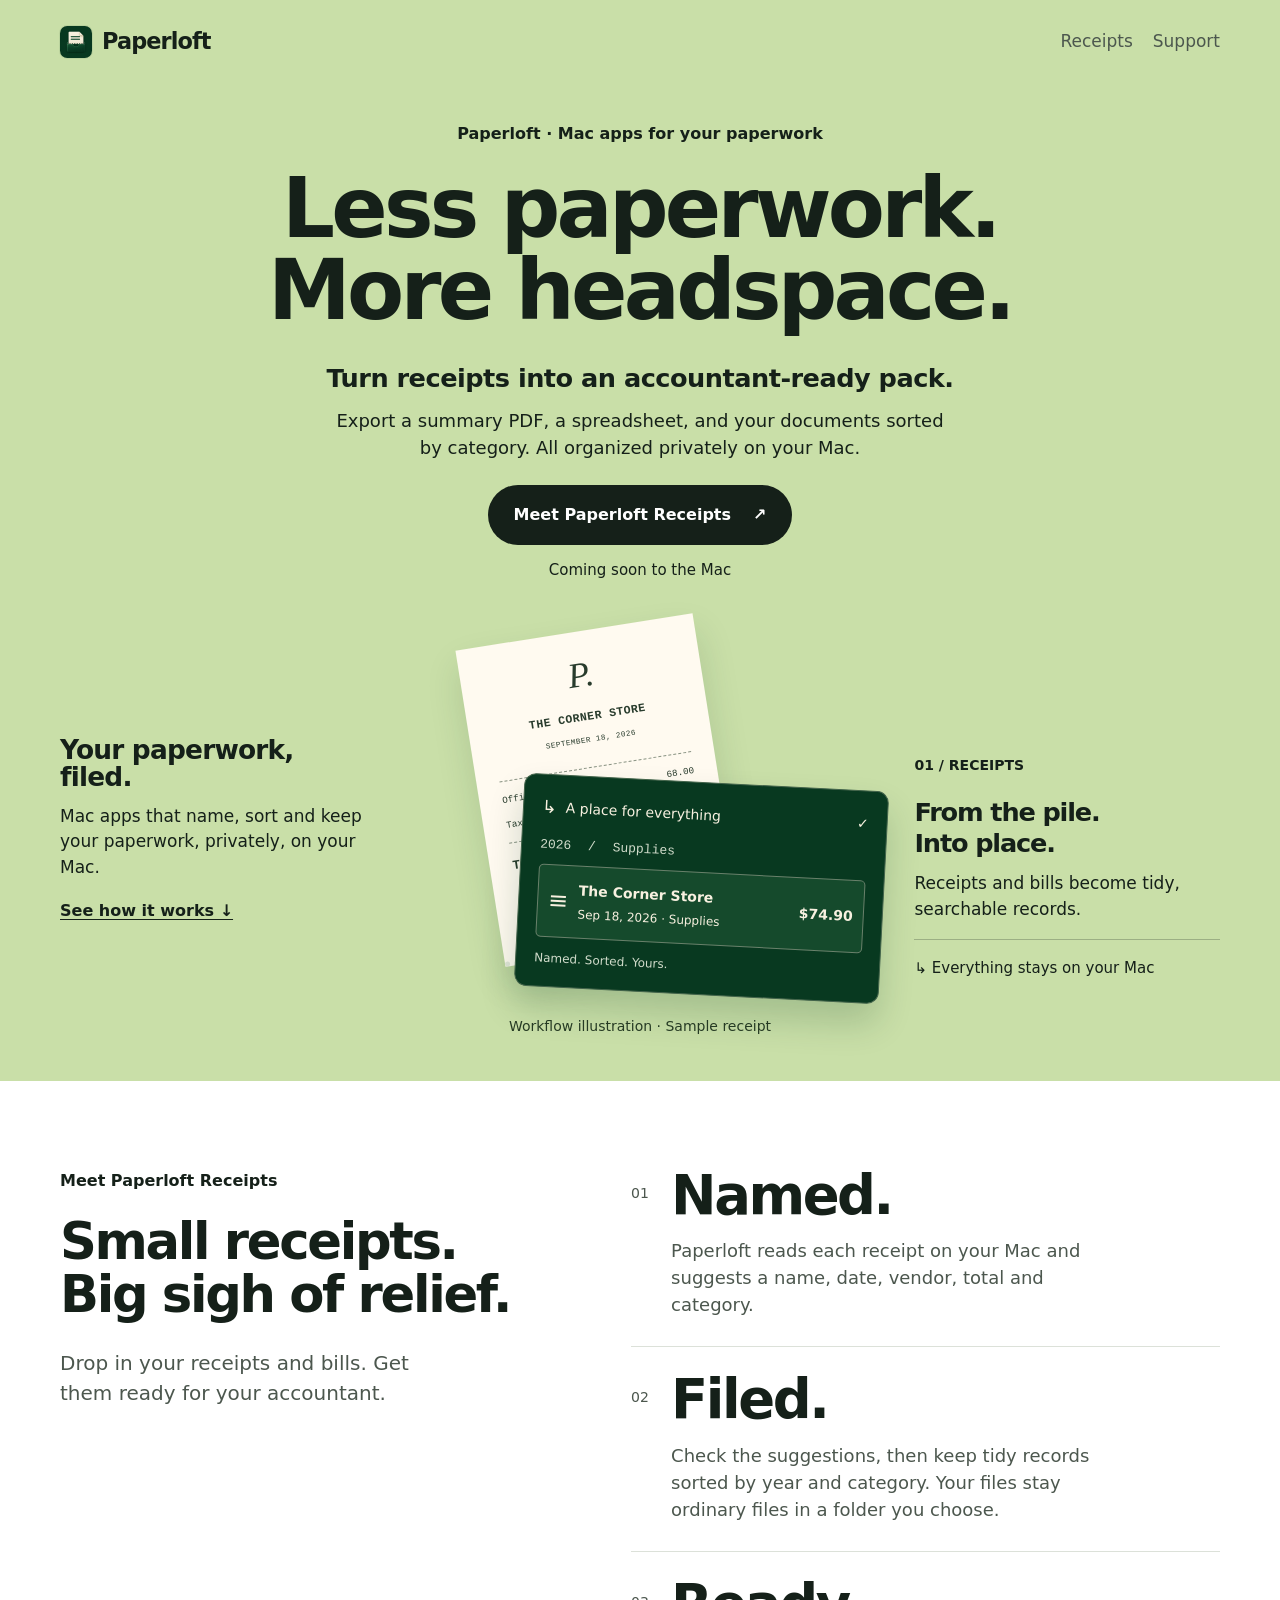
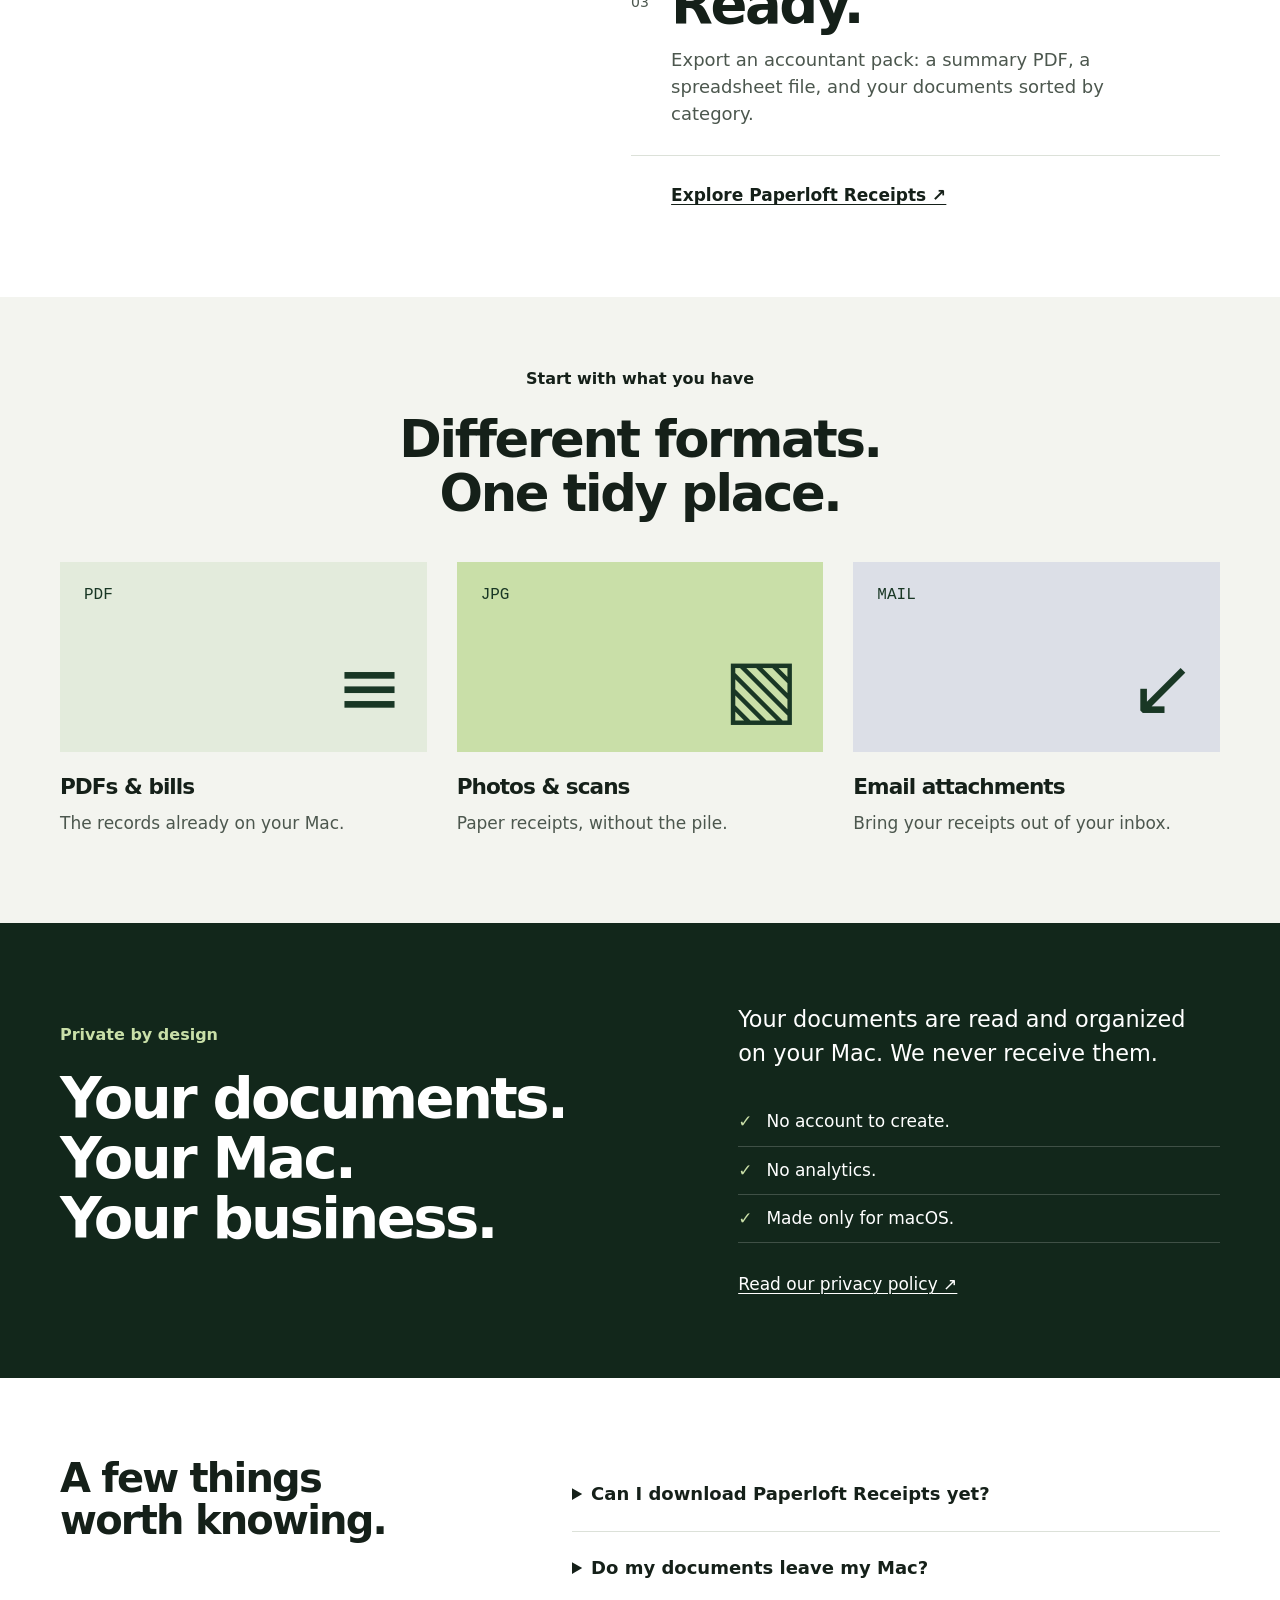
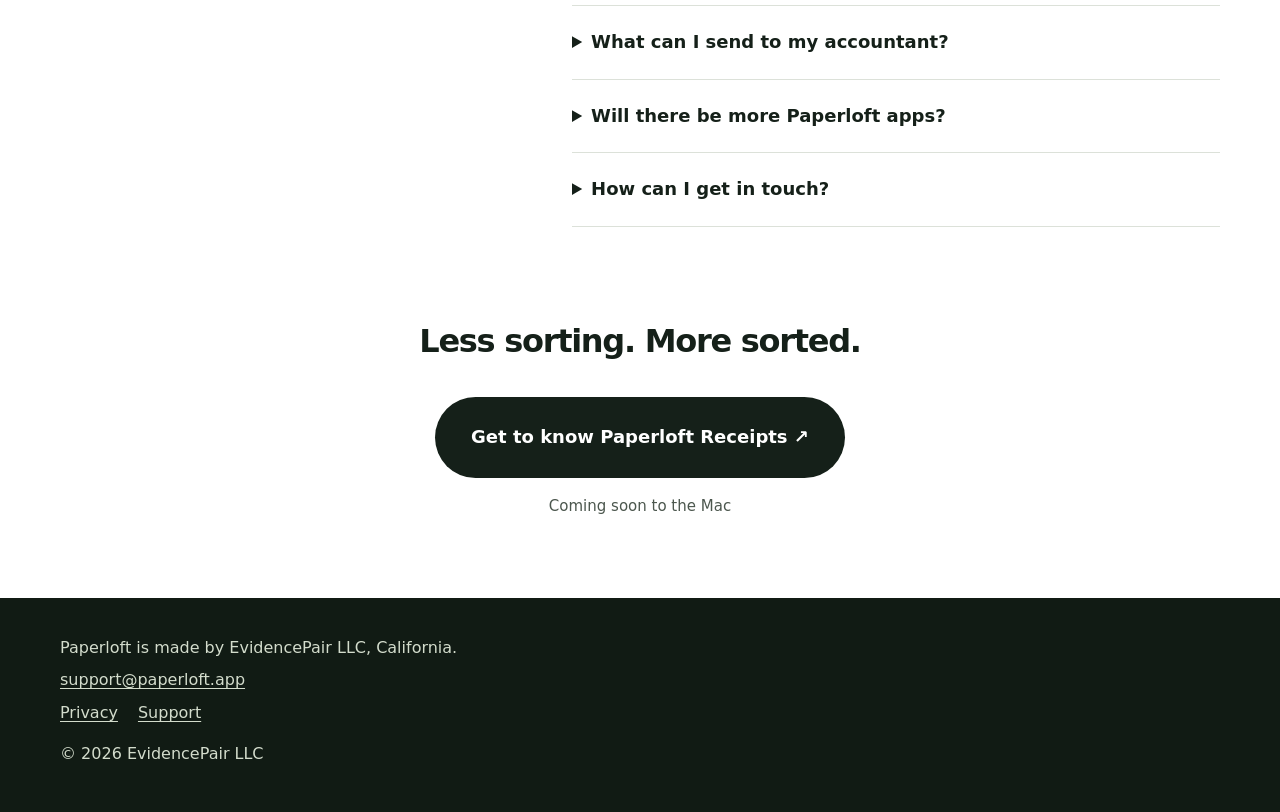
==== commit ed2df7ce: "Surface accountant-pack export above the fold on the home page" ====
--- a/index.html
+++ b/index.html
@@ -42,6 +42,8 @@
         <div class="hero-heading">
           <p class="kicker">Paperloft · Mac apps for your paperwork</p>
           <h1 id="page-title">Less paperwork.<br>More headspace.</h1>
+          <p class="accountant-lead">Turn receipts into an accountant-ready pack.</p>
+          <p class="accountant-detail">Export a summary PDF, a spreadsheet, and your documents sorted by category. All organized privately on your Mac.</p>
           <a class="button" href="/receipts/">Meet Paperloft Receipts <span aria-hidden="true">↗</span></a>
           <p class="availability">Coming soon to the Mac</p>
         </div>
--- a/assets/site.css
+++ b/assets/site.css
@@ -605,3 +605,24 @@
  .closing { padding-top: 12px; padding-bottom: 48px; }
  .closing .button { padding: 20px 24px; font-size: 1rem; }
 }
+
+/* Receipts uses the same product-page language as the home page. */
+.receipts-lead { max-width: 660px; margin: 0 auto 26px; font-size: 1.25rem; }
+.receipts-transformation { max-width: 920px; margin: 42px auto 8px; }
+.receipts-transformation>.kicker { text-align: center; }
+.receipts-page .illo { background: #f8fbf1; color: #152019; --heading: #152019; --muted: #4c574e; --border: #c9d6bd; --tint: #e3ebdc; border: 0; border-radius: 12px; padding: 32px; box-shadow: 0 14px 40px #15201912; }
+.receipts-page .illo-label { font-size: .9375rem; text-transform: none; letter-spacing: 0; }
+.receipts-page .filename { font-size: 1rem; }
+.receipts-page .illustration figcaption { color: #263b24; font-size: .9375rem; max-width: 760px; margin: 18px auto 0; text-align: center; }
+.receipts-page .features { grid-template-columns: repeat(3,minmax(0,1fr)); gap: 28px; margin-top: 44px; counter-reset: feature; }
+.receipts-page .features li { counter-increment: feature; padding: 24px 0 12px; background: transparent; border: 0; border-top: 1px solid var(--border); border-radius: 0; }
+.receipts-page .features li::before { content: '0' counter(feature); display: block; font-size: .9375rem; color: var(--muted); margin-bottom: 28px; }
+.receipts-page .features h3 { font-size: 1.5rem; margin-bottom: 12px; }
+.receipts-page .features p { font-size: 1.125rem; }
+.receipts-page .receipts-disclaimer { font-size: .9375rem; font-weight: 400; letter-spacing: 0; color: var(--muted); margin-top: 26px; }
+@media (max-width: 900px) { .receipts-page .features { grid-template-columns: repeat(2,minmax(0,1fr)); } .receipts-page .illo { grid-template-columns: 1fr; } .receipts-page .illo-arrow { transform: rotate(90deg); justify-self: start; margin: 0; } }
+@media (max-width: 640px) { .receipts-page .features { grid-template-columns: 1fr; gap: 12px; } .receipts-page .features li::before { margin-bottom: 16px; } .receipts-page .illo { padding: 22px 18px; } .receipts-page .filename { font-size: .9375rem; } .receipts-transformation { margin-top: 32px; } }
+
+/* Keep the accountant handover benefit ahead of the first call to action. */
+.accountant-lead { font-size: clamp(1.25rem, 2.2vw, 1.6rem); font-weight: 650; margin: 0 auto 10px; max-width: 700px; letter-spacing: -.02em; }
+.accountant-detail { font-size: 1.125rem; max-width: 630px; margin: 0 auto 24px; }
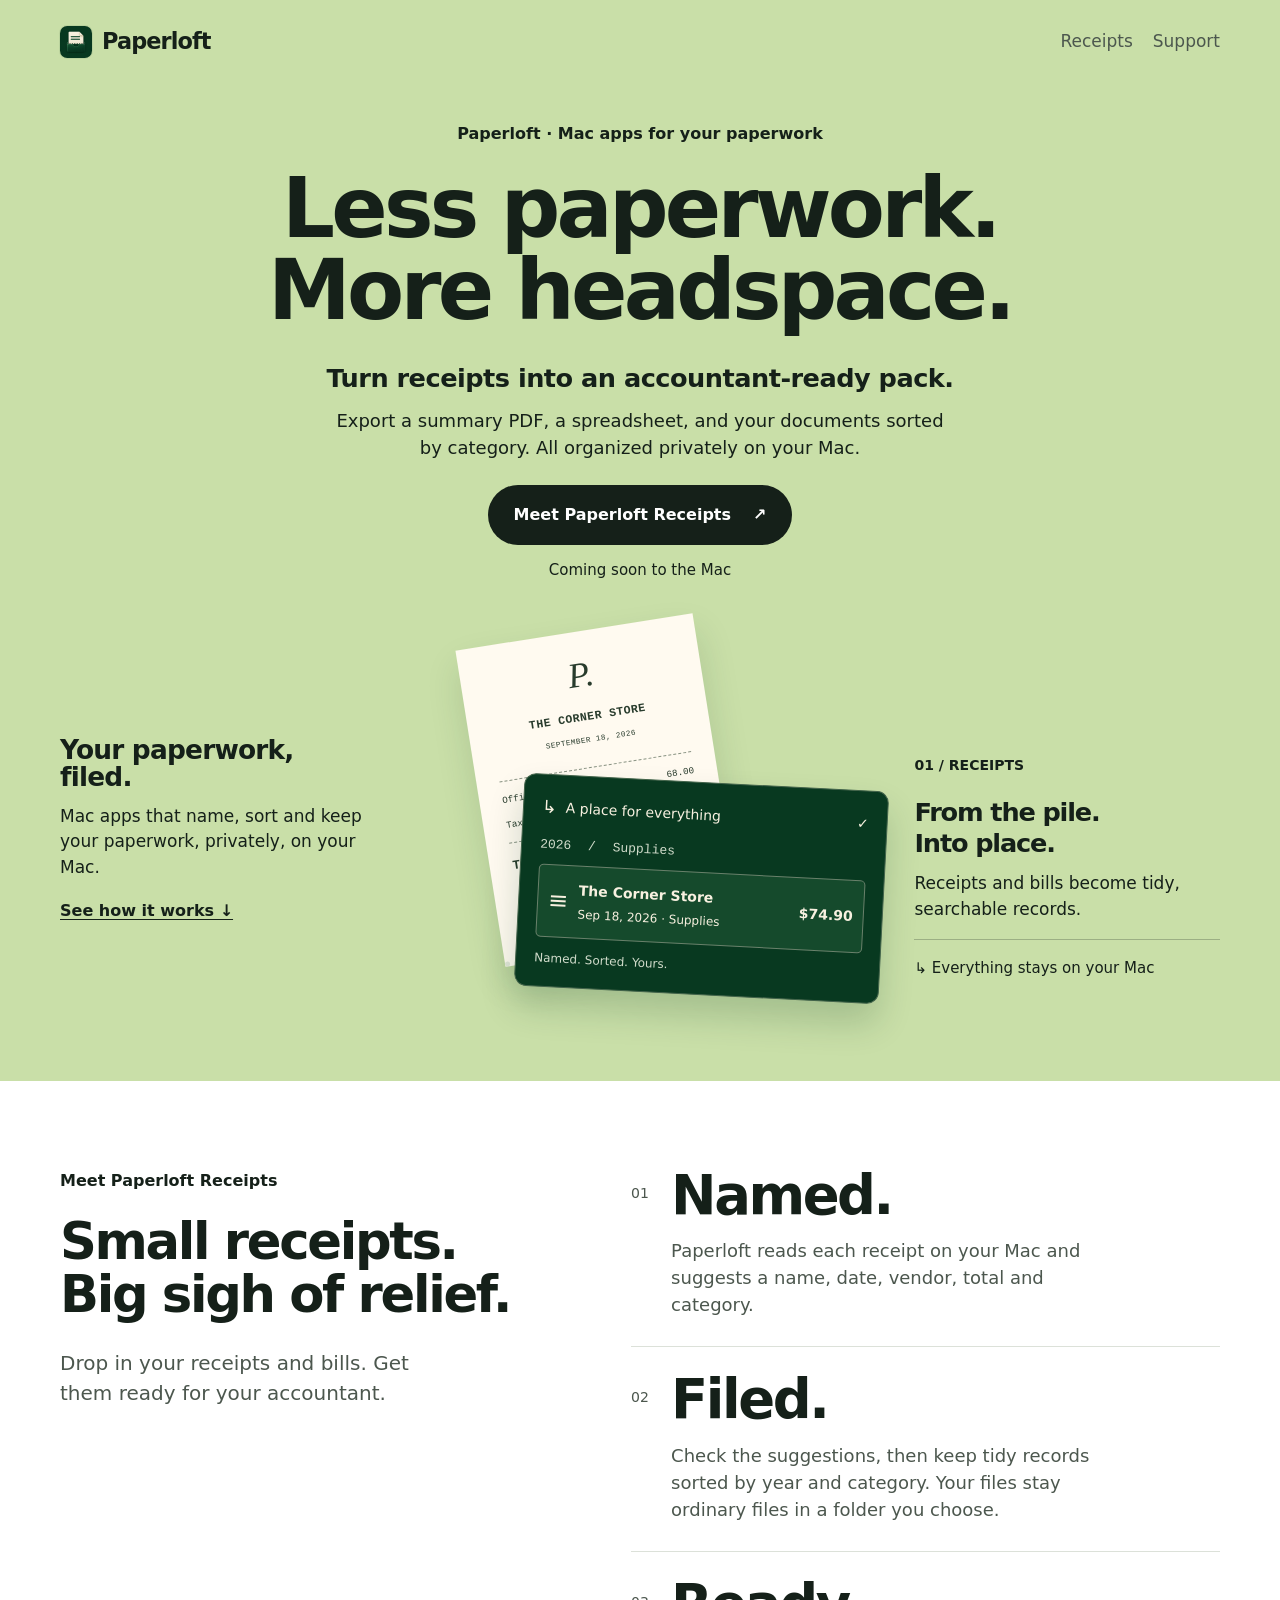
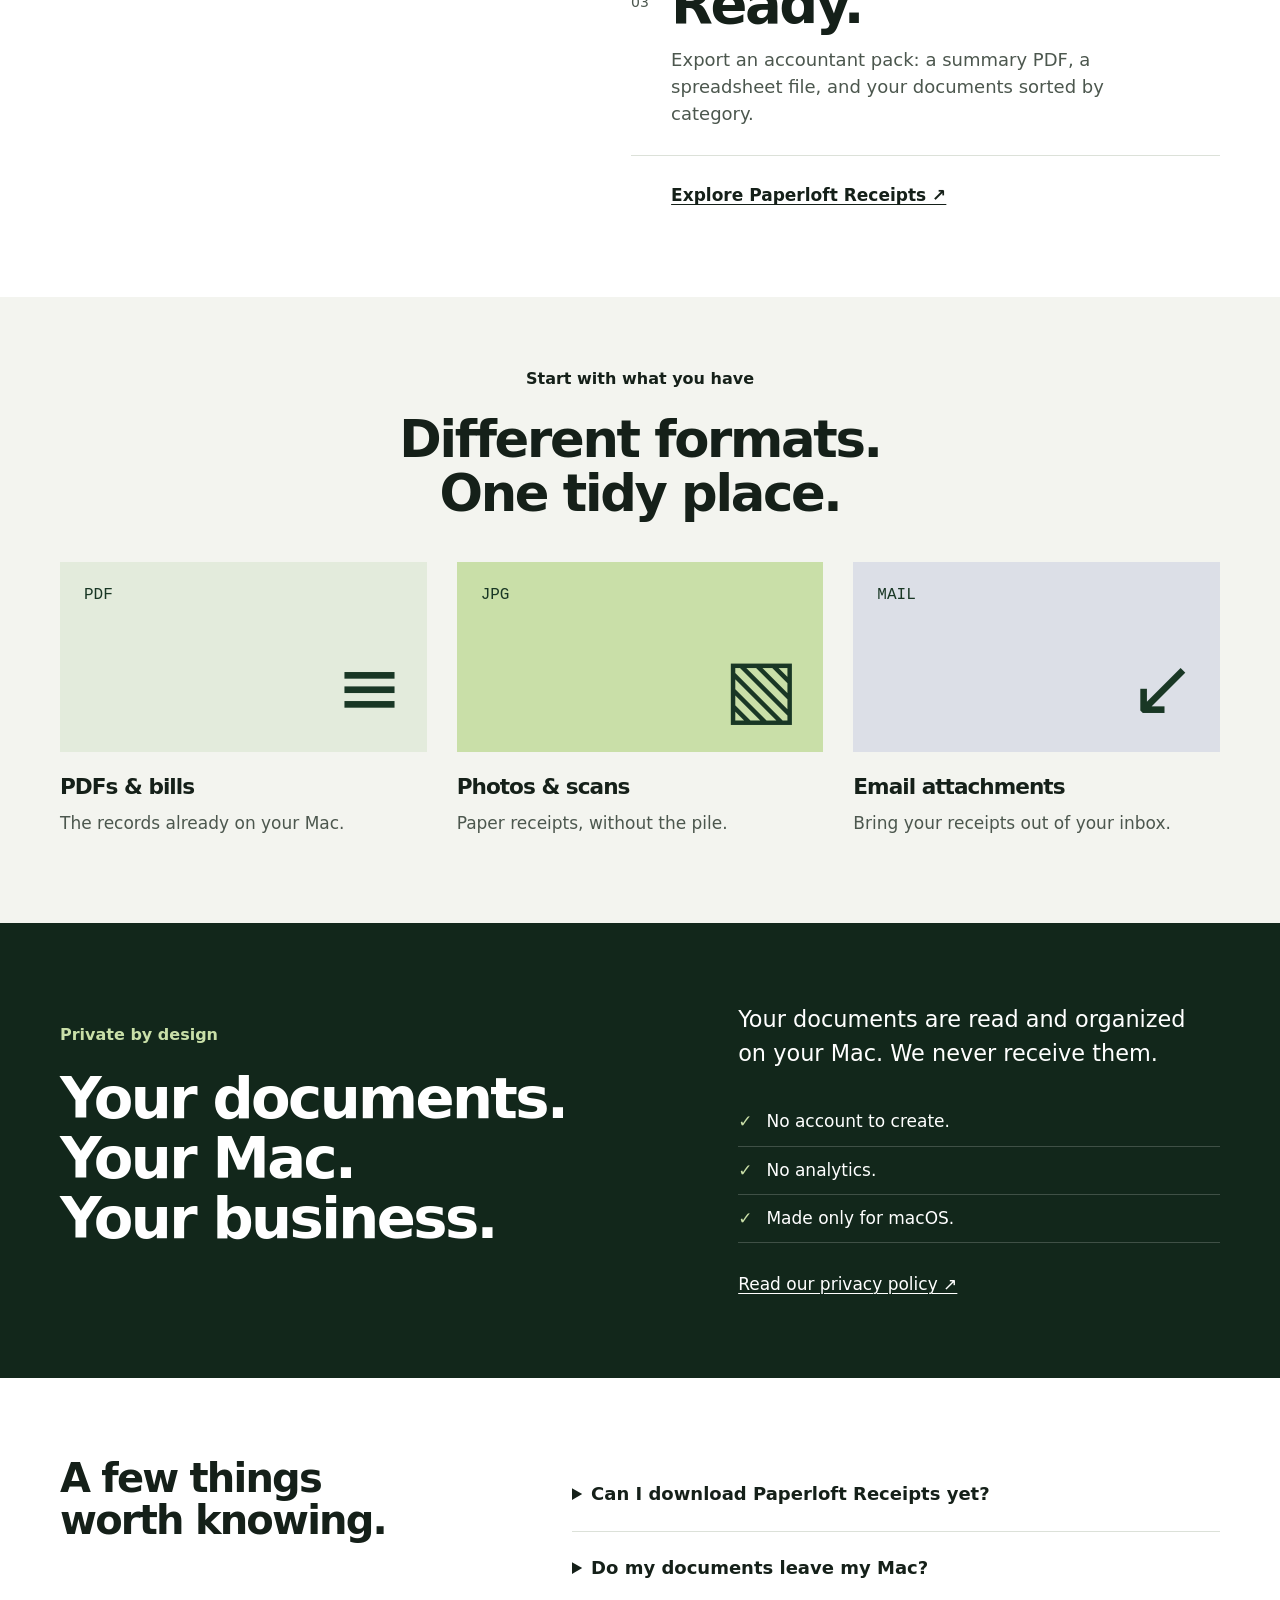
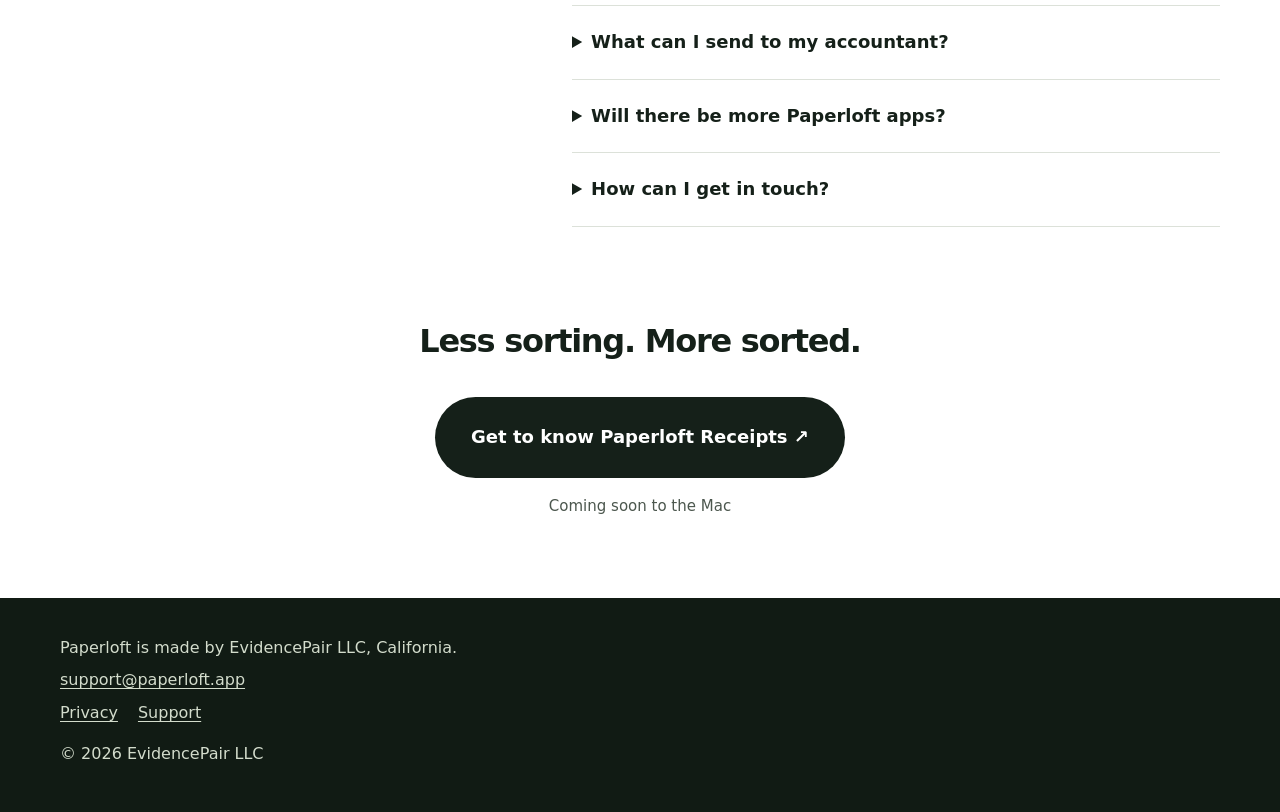
==== commit a41a9393: "Remove visible workflow caption at owner request" ====
--- a/index.html
+++ b/index.html
@@ -65,7 +65,6 @@
             <div class="file-record"><span class="paper-symbol">≡</span><div><strong>The Corner Store</strong><small>Sep 18, 2026 · Supplies</small></div><b>$74.90</b></div>
             <div class="file-caption">Named. Sorted. Yours.</div>
           </div>
-          <figcaption>Workflow illustration · Sample receipt</figcaption>
         </figure>
           <div class="stage-note"><span class="step-tag">01 / RECEIPTS</span><h3>From the pile.<br>Into place.</h3><p>Receipts and bills become tidy, searchable records.</p><span class="local-badge">↳ Everything stays on your Mac</span></div>
         </div>
